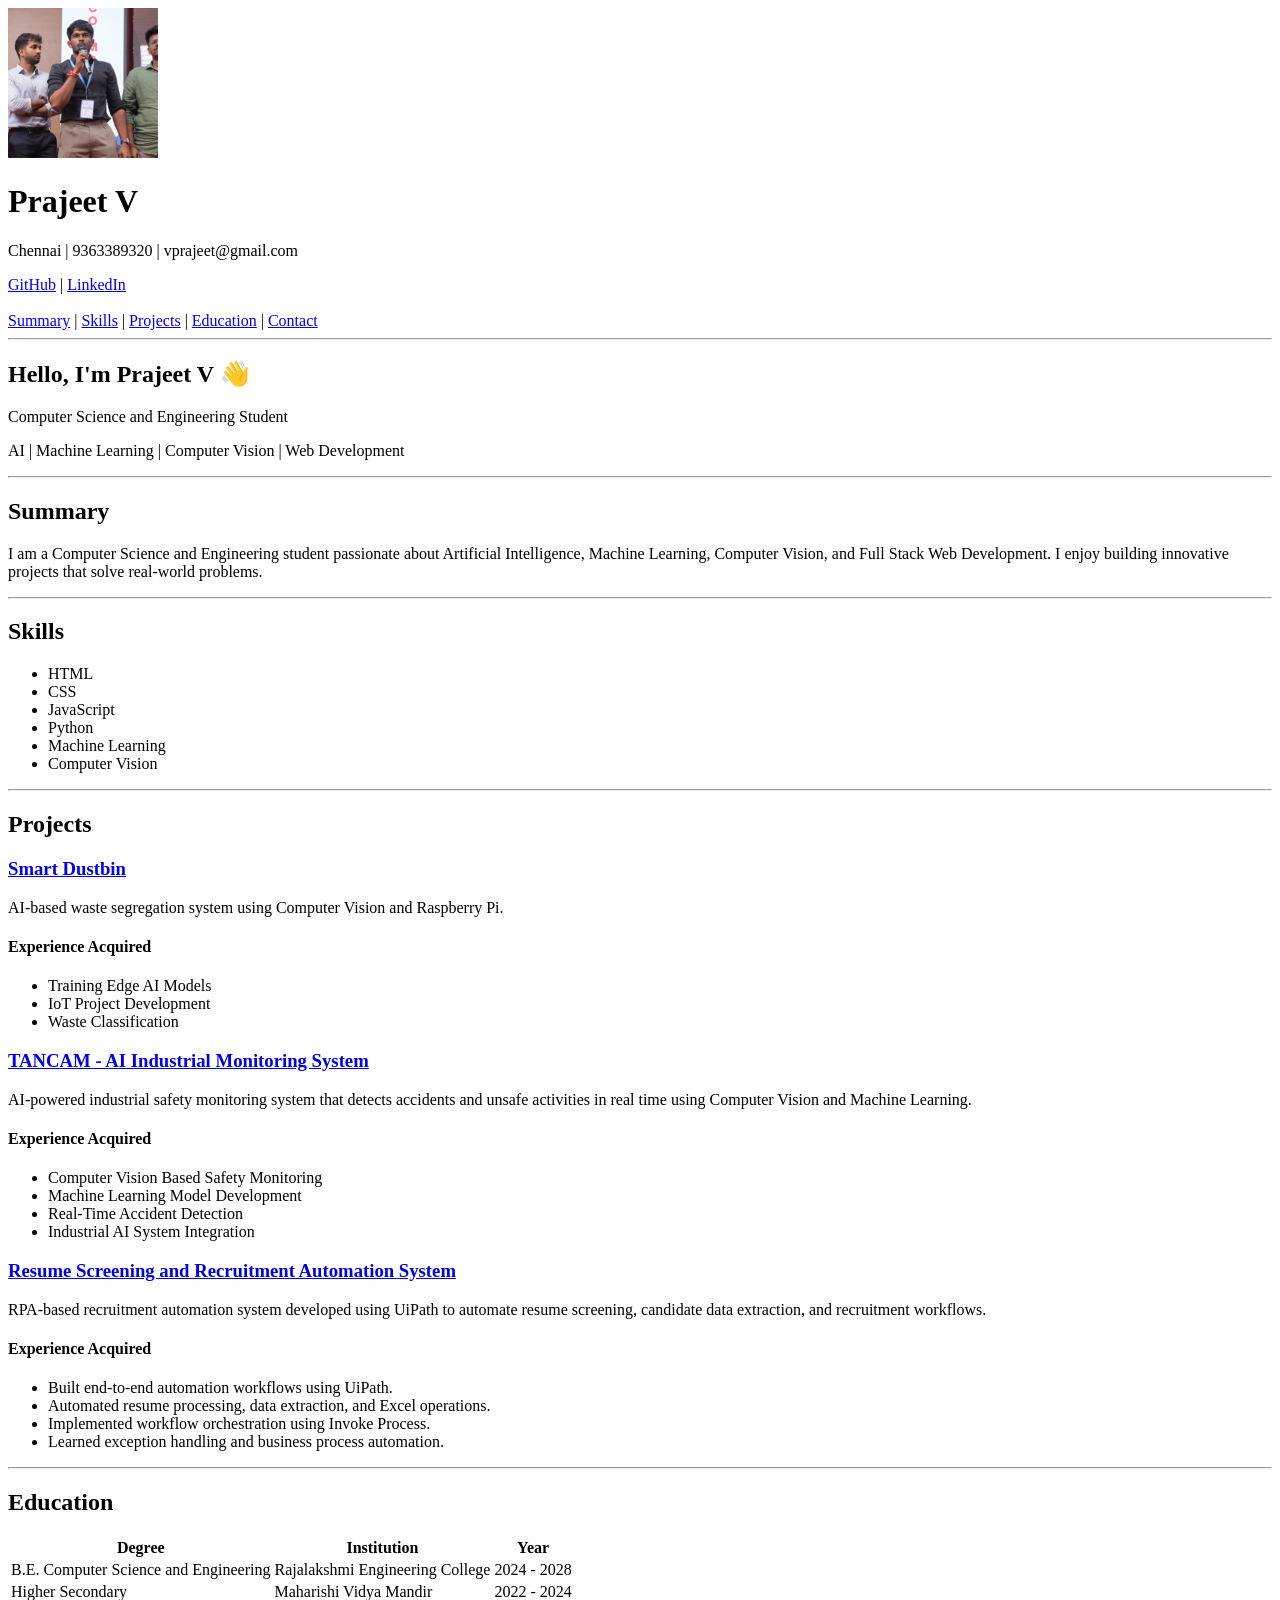
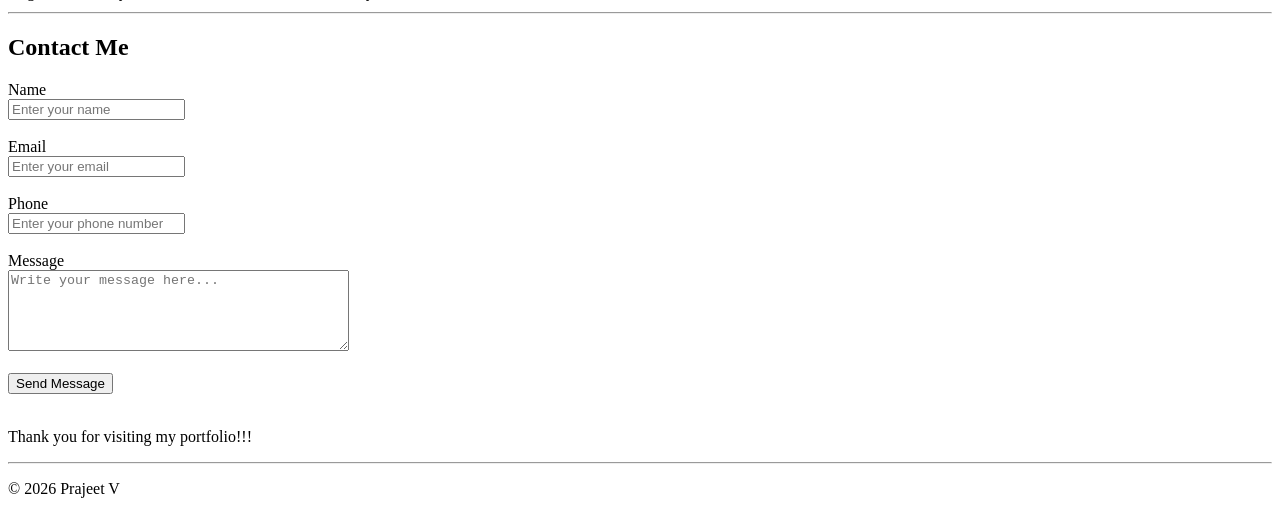
==== index.html @ 8e50628c "Add files via upload" ====
<!DOCTYPE html>
<html lang="en">
<head>
    <meta charset="UTF-8">
    <meta name="viewport" content="width=device-width, initial-scale=1.0">
    <title>Prajeet Portfolio</title>
</head>
<body>
    <header>
        <img src="profile.jpg" alt="Prajeet V" width="150">
        <h1>Prajeet V</h1>
        <p>
            Chennai |
            9363389320 |
            vprajeet@gmail.com
        </p>
        <a href="https://github.com/Prajeet2k25" target="_blank">GitHub</a> |
        <a href="https://www.linkedin.com/in/prajeet-v-b7847231b/" target="_blank">LinkedIn</a>
        <br><br>
        <nav>
            <a href="#summary">Summary</a> |
            <a href="#skills">Skills</a> |
            <a href="#projects">Projects</a> |
            <a href="#education">Education</a> |
            <a href="#contact">Contact</a>
        </nav>
        <hr>
    </header>
    <section id="hero">
        <h2>Hello, I'm Prajeet V 👋</h2>
        <p>
            Computer Science and Engineering Student
        </p>
        <p>
            AI | Machine Learning | Computer Vision | Web Development
        </p>
    </section>
    <hr>
    <main>
        <section id="summary">
            <h2>Summary</h2>
            <p>
                I am a Computer Science and Engineering student passionate about
                Artificial Intelligence, Machine Learning, Computer Vision, and
                Full Stack Web Development. I enjoy building innovative projects
                that solve real-world problems.
            </p>
        </section>
        <hr>
        <section id="skills">
            <h2>Skills</h2>
            <ul>
                <li>HTML</li>
                <li>CSS</li>
                <li>JavaScript</li>
                <li>Python</li>
                <li>Machine Learning</li>
                <li>Computer Vision</li>
            </ul>
        </section>
        <hr>
        <section id="projects">
            <h2>Projects</h2>
            <article>
                <a href="https://github.com/Prajeet2k25/AIDB-Project" target="_blank">
                    <h3>Smart Dustbin</h3>
                </a>
                <p>
                    AI-based waste segregation system using Computer Vision and
                    Raspberry Pi.
                </p>
                <h4>Experience Acquired</h4>
                <ul>
                    <li>Training Edge AI Models</li>
                    <li>IoT Project Development</li>
                    <li>Waste Classification</li>
                </ul>
            </article>
            <article>
                <a href="https://github.com/Prajeet2k25/AI-Industrial-Accident-Detection" target="_blank">
                    <h3>TANCAM - AI Industrial Monitoring System</h3>
                </a>
                <p>
                    AI-powered industrial safety monitoring system that detects
                    accidents and unsafe activities in real time using Computer
                    Vision and Machine Learning.
                </p>
                <h4>Experience Acquired</h4>
                <ul>
                    <li>Computer Vision Based Safety Monitoring</li>
                    <li>Machine Learning Model Development</li>
                    <li>Real-Time Accident Detection</li>
                    <li>Industrial AI System Integration</li>
                </ul>
            </article>
            <article>
            <a href="2116240701389.pdf" target="_blank"><h3>Resume Screening and Recruitment Automation System</h3></a>
            <p>
                RPA-based recruitment automation system developed using UiPath to
                automate resume screening, candidate data extraction, and recruitment
                workflows.
            </p>
            <h4>Experience Acquired</h4>
            <ul>
                <li>Built end-to-end automation workflows using UiPath.</li>
                <li>Automated resume processing, data extraction, and Excel operations.</li>
                <li>Implemented workflow orchestration using Invoke Process.</li>
                <li>Learned exception handling and business process automation.</li>
                </ul>
            </article>
        </section>
        <hr>
        <section id="education">
            <h2>Education</h2>
            <table>
                <tr>
                    <th>Degree</th>
                    <th>Institution</th>
                    <th>Year</th>
                </tr>
                <tr>
                    <td>B.E. Computer Science and Engineering</td>
                    <td>Rajalakshmi Engineering College</td>
                    <td>2024 - 2028</td>
                </tr>
                <tr>
                    <td>Higher Secondary</td>
                    <td>Maharishi Vidya Mandir</td>
                    <td>2022 - 2024</td>
                </tr>
            </table>
        </section>
        <hr>
        <section id="contact">
            <h2>Contact Me</h2>
            <form>
                <label for="name">Name</label>
                <br>
                <input
                    type="text"
                    id="name"
                    name="name"
                    placeholder="Enter your name"
                    required>
                <br><br>
                <label for="email">Email</label>
                <br>
                <input
                    type="email"
                    id="email"
                    name="email"
                    placeholder="Enter your email"
                    required>
                <br><br>
                <label for="phone">Phone</label>
                <br>
                <input
                    type="tel"
                    id="phone"
                    name="phone"
                    placeholder="Enter your phone number"
                    required>
                <br><br>
                <label for="message">Message</label>
                <br>
                <textarea
                    id="message"
                    name="message"
                    rows="5"
                    cols="40"
                    placeholder="Write your message here..."
                    required></textarea>
                <br><br>
                <input type="submit" value="Send Message">
            </form>
        </section>
    </main>
    <br>
    <p>
        Thank you for visiting my portfolio!!!
    </p>
    <footer>
        <hr>
        <p>
            &copy; 2026 Prajeet V
        </p>
    </footer>
</body>
</html>
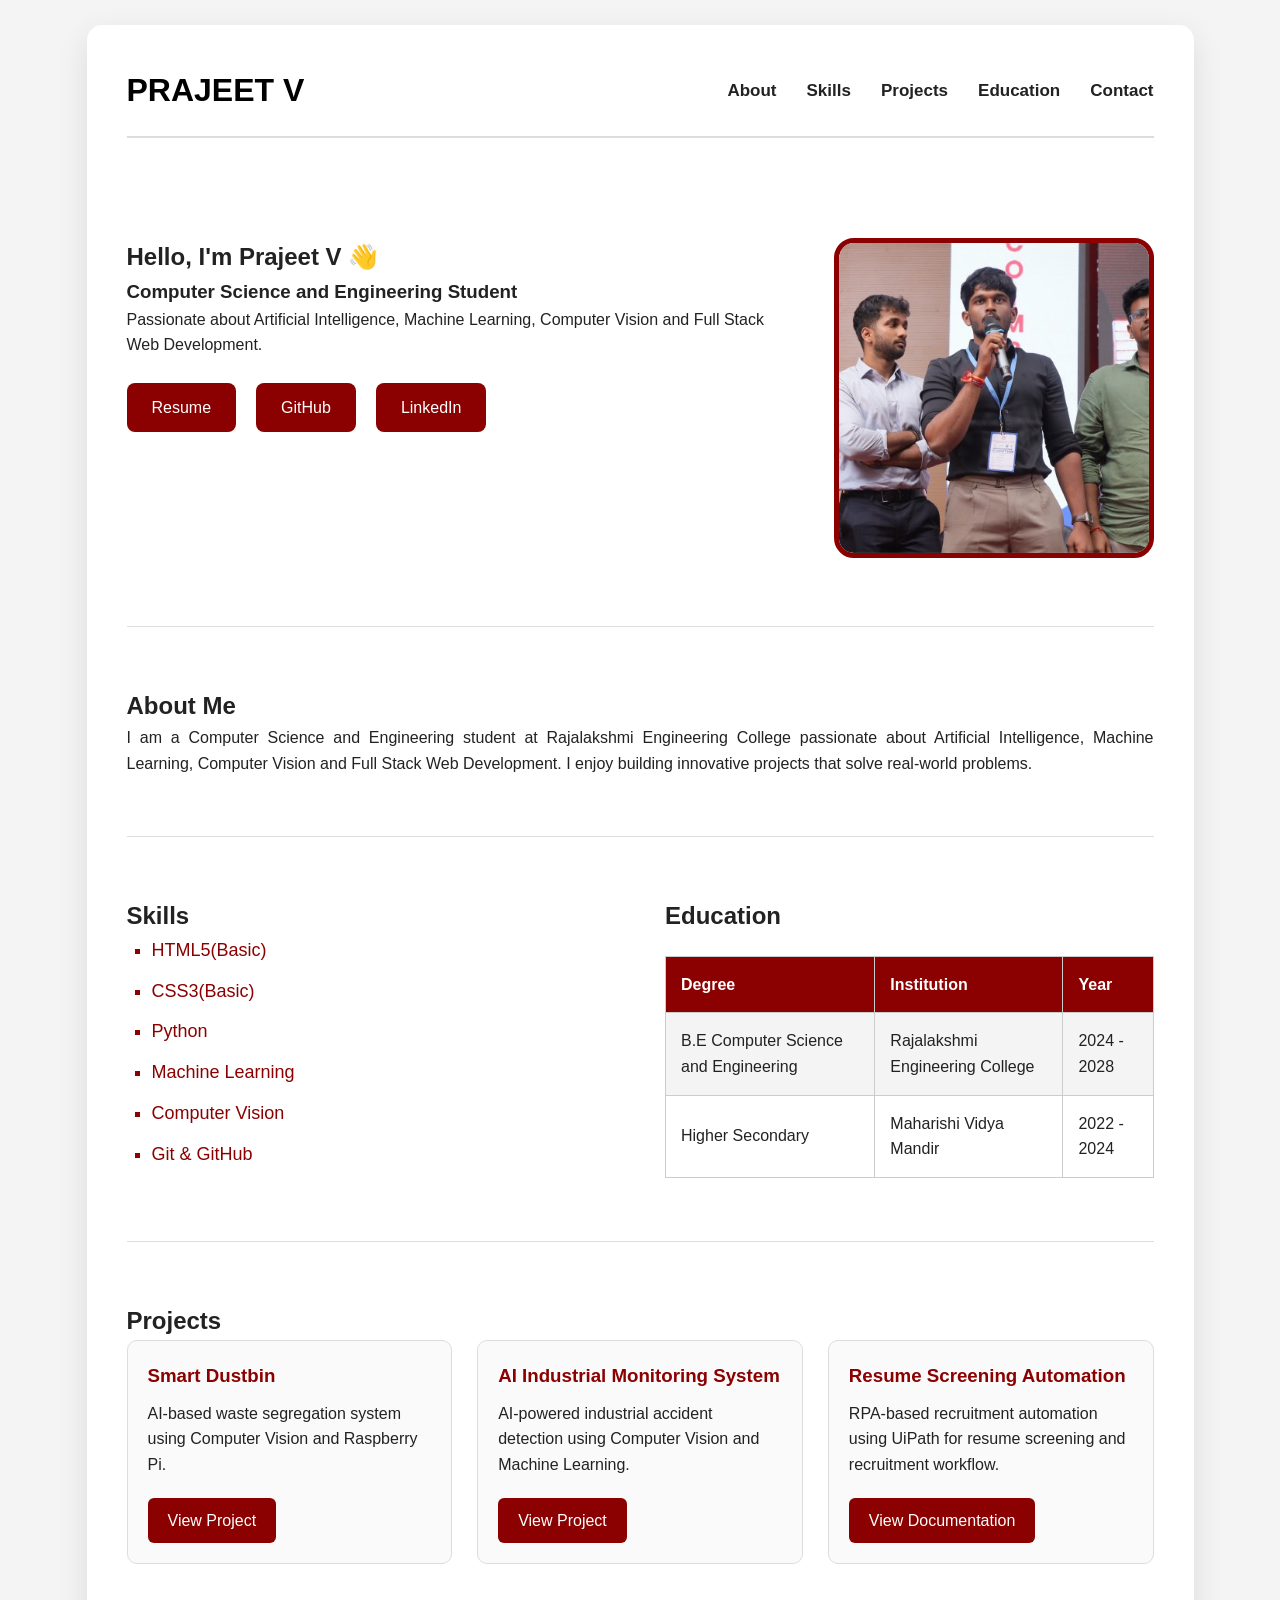
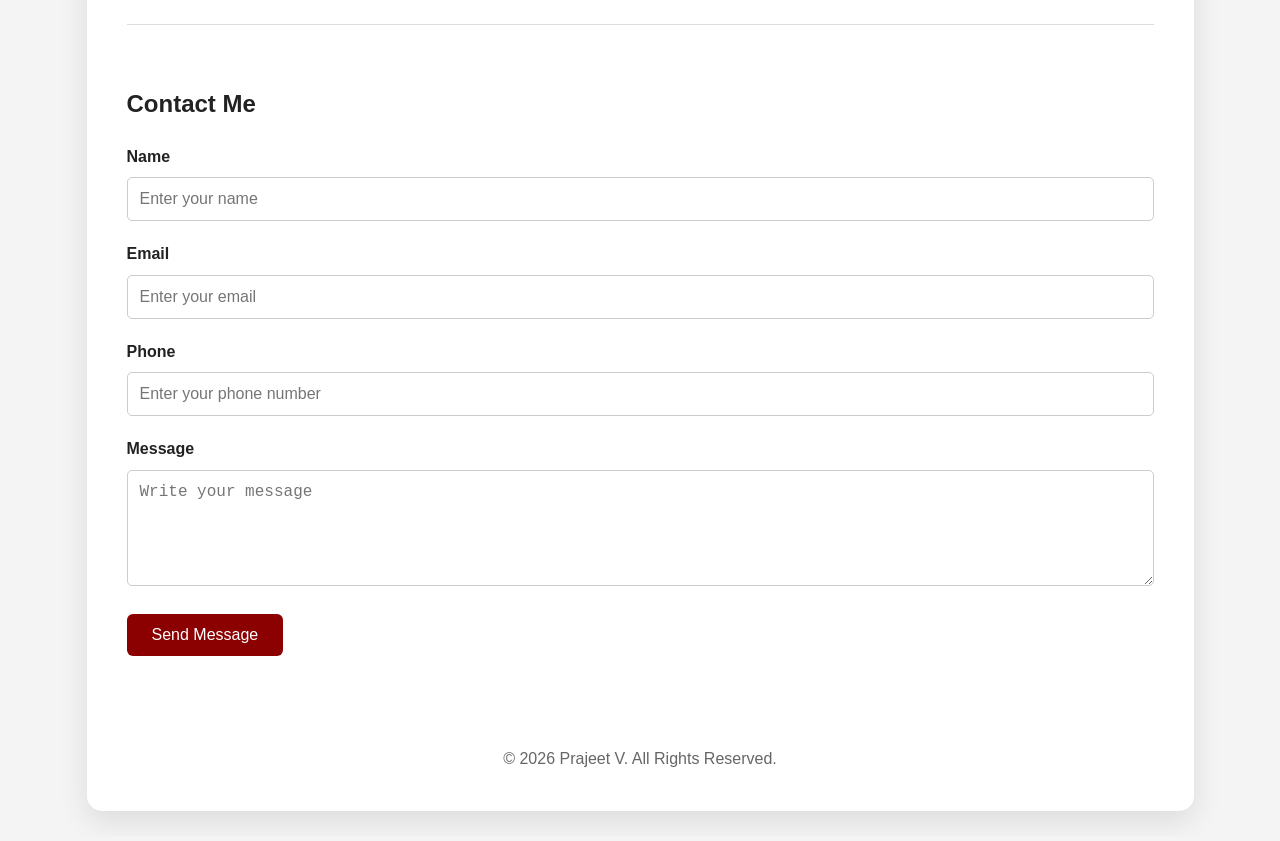
==== commit 8846329e: "Add files via upload" ====
--- a/index.html
+++ b/index.html
@@ -4,186 +4,128 @@
     <meta charset="UTF-8">
     <meta name="viewport" content="width=device-width, initial-scale=1.0">
     <title>Prajeet Portfolio</title>
+    <link rel="stylesheet" href="jeet.css">
 </head>
 <body>
-    <header>
-        <img src="profile.jpg" alt="Prajeet V" width="150">
-        <h1>Prajeet V</h1>
-        <p>
-            Chennai |
-            9363389320 |
-            vprajeet@gmail.com
-        </p>
-        <a href="https://github.com/Prajeet2k25" target="_blank">GitHub</a> |
-        <a href="https://www.linkedin.com/in/prajeet-v-b7847231b/" target="_blank">LinkedIn</a>
-        <br><br>
-        <nav>
-            <a href="#summary">Summary</a> |
-            <a href="#skills">Skills</a> |
-            <a href="#projects">Projects</a> |
-            <a href="#education">Education</a> |
-            <a href="#contact">Contact</a>
-        </nav>
-        <hr>
-    </header>
-    <section id="hero">
-        <h2>Hello, I'm Prajeet V 👋</h2>
-        <p>
-            Computer Science and Engineering Student
-        </p>
-        <p>
-            AI | Machine Learning | Computer Vision | Web Development
-        </p>
-    </section>
-    <hr>
-    <main>
-        <section id="summary">
-            <h2>Summary</h2>
-            <p>
-                I am a Computer Science and Engineering student passionate about
-                Artificial Intelligence, Machine Learning, Computer Vision, and
-                Full Stack Web Development. I enjoy building innovative projects
-                that solve real-world problems.
-            </p>
-        </section>
-        <hr>
-        <section id="skills">
-            <h2>Skills</h2>
-            <ul>
-                <li>HTML</li>
-                <li>CSS</li>
-                <li>JavaScript</li>
-                <li>Python</li>
-                <li>Machine Learning</li>
-                <li>Computer Vision</li>
-            </ul>
-        </section>
-        <hr>
-        <section id="projects">
-            <h2>Projects</h2>
-            <article>
-                <a href="https://github.com/Prajeet2k25/AIDB-Project" target="_blank">
-                    <h3>Smart Dustbin</h3>
-                </a>
-                <p>
-                    AI-based waste segregation system using Computer Vision and
-                    Raspberry Pi.
-                </p>
-                <h4>Experience Acquired</h4>
+    <div class="container">
+        <header>
+            <div class="logo">
+                <h2>PRAJEET V</h2>
+            </div>
+            <nav>
                 <ul>
-                    <li>Training Edge AI Models</li>
-                    <li>IoT Project Development</li>
-                    <li>Waste Classification</li>
+                    <li><a href="#about">About</a></li>
+                    <li><a href="#skills">Skills</a></li>
+                    <li><a href="#projects">Projects</a></li>
+                    <li><a href="#education">Education</a></li>
+                    <li><a href="#contact">Contact</a></li>
                 </ul>
-            </article>
-            <article>
-                <a href="https://github.com/Prajeet2k25/AI-Industrial-Accident-Detection" target="_blank">
-                    <h3>TANCAM - AI Industrial Monitoring System</h3>
-                </a>
-                <p>
-                    AI-powered industrial safety monitoring system that detects
-                    accidents and unsafe activities in real time using Computer
-                    Vision and Machine Learning.
-                </p>
-                <h4>Experience Acquired</h4>
-                <ul>
-                    <li>Computer Vision Based Safety Monitoring</li>
-                    <li>Machine Learning Model Development</li>
-                    <li>Real-Time Accident Detection</li>
-                    <li>Industrial AI System Integration</li>
-                </ul>
-            </article>
-            <article>
-            <a href="2116240701389.pdf" target="_blank"><h3>Resume Screening and Recruitment Automation System</h3></a>
-            <p>
-                RPA-based recruitment automation system developed using UiPath to
-                automate resume screening, candidate data extraction, and recruitment
-                workflows.
-            </p>
-            <h4>Experience Acquired</h4>
-            <ul>
-                <li>Built end-to-end automation workflows using UiPath.</li>
-                <li>Automated resume processing, data extraction, and Excel operations.</li>
-                <li>Implemented workflow orchestration using Invoke Process.</li>
-                <li>Learned exception handling and business process automation.</li>
-                </ul>
-            </article>
-        </section>
-        <hr>
-        <section id="education">
-            <h2>Education</h2>
-            <table>
-                <tr>
-                    <th>Degree</th>
-                    <th>Institution</th>
-                    <th>Year</th>
-                </tr>
-                <tr>
-                    <td>B.E. Computer Science and Engineering</td>
-                    <td>Rajalakshmi Engineering College</td>
-                    <td>2024 - 2028</td>
-                </tr>
-                <tr>
-                    <td>Higher Secondary</td>
-                    <td>Maharishi Vidya Mandir</td>
-                    <td>2022 - 2024</td>
-                </tr>
-            </table>
-        </section>
-        <hr>
-        <section id="contact">
-            <h2>Contact Me</h2>
-            <form>
-                <label for="name">Name</label>
-                <br>
-                <input
-                    type="text"
-                    id="name"
-                    name="name"
-                    placeholder="Enter your name"
-                    required>
-                <br><br>
-                <label for="email">Email</label>
-                <br>
-                <input
-                    type="email"
-                    id="email"
-                    name="email"
-                    placeholder="Enter your email"
-                    required>
-                <br><br>
-                <label for="phone">Phone</label>
-                <br>
-                <input
-                    type="tel"
-                    id="phone"
-                    name="phone"
-                    placeholder="Enter your phone number"
-                    required>
-                <br><br>
-                <label for="message">Message</label>
-                <br>
-                <textarea
-                    id="message"
-                    name="message"
-                    rows="5"
-                    cols="40"
-                    placeholder="Write your message here..."
-                    required></textarea>
-                <br><br>
-                <input type="submit" value="Send Message">
-            </form>
-        </section>
-    </main>
-    <br>
-    <p>
-        Thank you for visiting my portfolio!!!
-    </p>
-    <footer>
-        <hr>
-        <p>
-            &copy; 2026 Prajeet V
-        </p>
-    </footer>
+            </nav>
+        </header>
+
+        <main>
+            <section id="hero">
+                <div class="hero-content">
+                    <h1>Hello, I'm Prajeet V 👋</h1>
+                    <h3>Computer Science and Engineering Student</h3>
+                    <p>Passionate about Artificial Intelligence, Machine Learning, Computer Vision and Full Stack Web Development.</p>
+                    <div class="hero-buttons">
+                        <a href="prajeet resume .pdf" target="_blank">Resume</a>
+                        <a href="https://github.com/Prajeet2k25" target="_blank">GitHub</a>
+                        <a href="https://www.linkedin.com/in/prajeet-v-b7847231b/" target="_blank">LinkedIn</a>
+                    </div>
+                </div>
+                <div class="hero-image">
+                    <img src="profile.jpg" alt="Prajeet V">
+                </div>
+            </section>
+
+            <section id="about">
+                <h2>About Me</h2>
+                <p>I am a Computer Science and Engineering student at Rajalakshmi Engineering College passionate about Artificial Intelligence, Machine Learning, Computer Vision and Full Stack Web Development. I enjoy building innovative projects that solve real-world problems.</p>
+            </section>
+
+            <section id="skills-education">
+                <div class="skills" id="skills">
+                    <h2>Skills</h2>
+                    <ul>
+                        <li>HTML5(Basic)</li>
+                        <li>CSS3(Basic)</li>
+                        <li>Python</li>
+                        <li>Machine Learning</li>
+                        <li>Computer Vision</li>
+                        <li>Git & GitHub</li>
+                    </ul>
+                </div>
+
+                <div class="education" id="education">
+                    <h2>Education</h2>
+                    <table>
+                        <tr>
+                            <th>Degree</th>
+                            <th>Institution</th>
+                            <th>Year</th>
+                        </tr>
+                        <tr>
+                            <td>B.E Computer Science and Engineering</td>
+                            <td>Rajalakshmi Engineering College</td>
+                            <td>2024 - 2028</td>
+                        </tr>
+                        <tr>
+                            <td>Higher Secondary</td>
+                            <td>Maharishi Vidya Mandir</td>
+                            <td>2022 - 2024</td>
+                        </tr>
+                    </table>
+                </div>
+            </section>
+
+            <section id="projects">
+                <h2>Projects</h2>
+                <div class="project-container">
+                    <article class="project-card">
+                        <h3>Smart Dustbin</h3>
+                        <p>AI-based waste segregation system using Computer Vision and Raspberry Pi.</p>
+                        <a href="https://github.com/Prajeet2k25/AIDB-Project" target="_blank">View Project</a>
+                    </article>
+
+                    <article class="project-card">
+                        <h3>AI Industrial Monitoring System</h3>
+                        <p>AI-powered industrial accident detection using Computer Vision and Machine Learning.</p>
+                        <a href="https://github.com/Prajeet2k25/AI-Industrial-Accident-Detection" target="_blank">View Project</a>
+                    </article>
+
+                    <article class="project-card">
+                        <h3>Resume Screening Automation</h3>
+                        <p>RPA-based recruitment automation using UiPath for resume screening and recruitment workflow.</p>
+                        <a href="2116240701389.pdf" target="_blank">View Documentation</a>
+                    </article>
+                </div>
+            </section>
+
+            <section id="contact">
+                <h2>Contact Me</h2>
+                <form>
+                    <label>Name</label>
+                    <input type="text" placeholder="Enter your name">
+
+                    <label>Email</label>
+                    <input type="email" placeholder="Enter your email">
+
+                    <label>Phone</label>
+                    <input type="tel" placeholder="Enter your phone number">
+
+                    <label>Message</label>
+                    <textarea rows="5" placeholder="Write your message"></textarea>
+
+                    <button type="submit">Send Message</button>
+                </form>
+            </section>
+        </main>
+
+        <footer>
+            <p>© 2026 Prajeet V. All Rights Reserved.</p>
+        </footer>
+    </div>
 </body>
 </html>
--- a/jeet.css
+++ b/jeet.css
@@ -0,0 +1,326 @@
+*{
+    margin:0;
+    padding:0px;
+    box-sizing:border-box;
+}
+
+html{
+    scroll-behavior: smooth;
+}
+
+body{
+    font-family:'Segoe UI', Tahoma, Geneva, Verdana, sans-serif;
+    background:#f4f4f4;
+    color:#222;
+    line-height: 1.6;
+    padding:25px;
+}
+
+.container{
+    width:90%;
+    max-width: 1200px;
+    margin:auto;
+    background: #ffffff;
+    border-radius: 15px;
+    padding: 40px;
+    box-shadow: 0 10px 30px rgba(0,0,0,0.1);
+}
+
+header{
+    display:flex;
+    justify-content: space-between;
+    align-items: center;
+    border-bottom: 2px solid #dcdcdc;
+    padding-bottom: 20px;
+    margin-bottom: 40px;
+    flex-wrap: wrap;
+}
+
+.logo h2{
+    color:#000000;
+    font-size: 32px;
+}
+
+nav ul{
+    display:flex;
+    list-style:none;
+    gap:30px;
+    flex-wrap: wrap;
+}
+
+nav a{
+    text-decoration: none;
+    color:#222;
+    font-size:17px;
+    font-weight:600;
+    transition: 0.3s;
+}
+
+nav a:hover{
+    color: #CB2957;
+    font-size: 18px;
+
+}
+
+section{
+    padding:60px 0;
+    border-bottom:1px solid #dddddd;
+}
+
+section:last-child{
+    border-bottom: none;
+}
+
+#hero{
+    display:flex;
+    justify-content:space-between;
+    align-items:centre;
+    flex-wrap:wrap;
+    gap:60px;
+}
+
+.hero-content{
+    flex:1; 
+}
+
+.hero-image img{
+    width:320px;
+    height:320px;
+    object-fit:cover;
+    border-radius:20px;
+    border:5px solid #8B0000;
+}
+
+.hero-buttons{
+    display:flex;
+    gap:20px;
+    margin-top: 25px;
+    flex-wrap: wrap;
+}
+
+.hero-buttons a{
+    text-decoration: none;
+    background:#8B0000;
+    color:white;
+    padding:12px 25px;
+    border-radius: 8px;
+    transition:0.3s;
+}
+
+.hero-button a:hover{
+    background: #a30000;
+}
+
+#about p{
+    text-align:justify;
+}
+
+#skills-education{
+    display:flex;
+    gap:50px;
+    flex-wrap: wrap;
+}
+
+.skills{
+    flex:1;
+}
+
+.education{
+    flex:1;
+}
+
+.input{
+    width:100%;
+    padding:10px;
+}
+
+.textarea{
+    width:100%;
+    padding:10px;
+}
+
+.select{
+    width:100%;
+    padding:10px;
+}
+
+.skills ul{
+    list-style:square;
+    padding-left:25px;
+    color:#8B0000
+}
+
+.skills li{
+    margin-bottom:12px;
+    font-size:18px;
+}
+
+table{
+    width:100%;
+    border-collapse:collapse;
+    margin-top:20px;
+}
+
+table{
+    width:100%;
+    border-collapse: collapse;
+    margin-top:20px;
+}
+
+th{
+    background:#8B0000;
+    color:white;
+}
+
+th{
+    border:1px solid #cccccc;
+    padding:15px;
+    text-align:left;
+}
+
+td{
+    border:1px solid #cccccc;
+    padding:15px;
+    text-align:left;
+}
+
+tr:nth-child(even){
+    background:#f4f4f4;
+}
+
+.project-container{
+    display:flex;
+    gap:25px;
+    flex-wrap:wrap;
+}
+
+.project-card{
+    flex:1;
+    min-width:280px;
+    background:#fafafa;
+    border:1px solid #dddddd;
+    border-radius:10px;
+    padding:20px;
+    transition:0.3s;
+}
+
+.project-card:hover{
+    transform:translateY(-5px);
+    box-shadow:0 8px 20px rgba(0,0,0,0.15);
+}
+
+.project-card h3{
+    color:#8B0000;
+    margin-bottom:10px;
+}
+
+.project-card p{
+    margin-bottom:20px;
+}
+
+.project-card a{
+    text-decoration:none;
+    background:#8B0000;
+    color:white;
+    padding:10px 20px;
+    border-radius:6px;
+    display:inline-block;
+    transition:0.3s;
+}
+
+.project-card a:hover{
+    background:#a30000;
+}
+
+form{
+    margin-top:20px;
+}
+
+label{
+    display:block;
+    font-weight:600;
+    margin-bottom:8px;
+}
+
+input{
+    width:100%;
+    padding:12px;
+    margin-bottom:20px;
+    border:1px solid #cccccc;
+    border-radius:5px;
+    font-size:16px;
+}
+
+textarea{
+    width:100%;
+    padding:12px;
+    margin-bottom:20px;
+    border:1px solid #cccccc;
+    border-radius:5px;
+    font-size:16px;
+    resize:vertical;
+}
+
+button{
+    background:#8B0000;
+    color:white;
+    border:none;
+    padding:12px 25px;
+    border-radius:6px;
+    cursor:pointer;
+    font-size:16px;
+    transition:0.3s;
+}
+
+button:hover{
+    background:#a30000;
+}
+
+footer{
+    text-align:center;
+    padding-top:30px;
+    color:#666666;
+    font-size:16px;
+}
+
+@media(max-width:900px){
+
+    header{
+        justify-content:center;
+        gap:20px;
+    }
+
+    nav ul{
+        justify-content:center;
+    }
+
+    #hero{
+        justify-content:center;
+        text-align:center;
+    }
+
+    .hero-buttons{
+        justify-content:center;
+    }
+
+    #skills-education{
+        justify-content:center;
+    }
+
+    .project-container{
+        justify-content:center;
+    }
+
+    .hero-image img{
+        width:250px;
+        height:250px;
+    }
+
+    h1{
+        font-size:36px;
+    }
+
+    h2{
+        font-size:28px;
+    }
+}
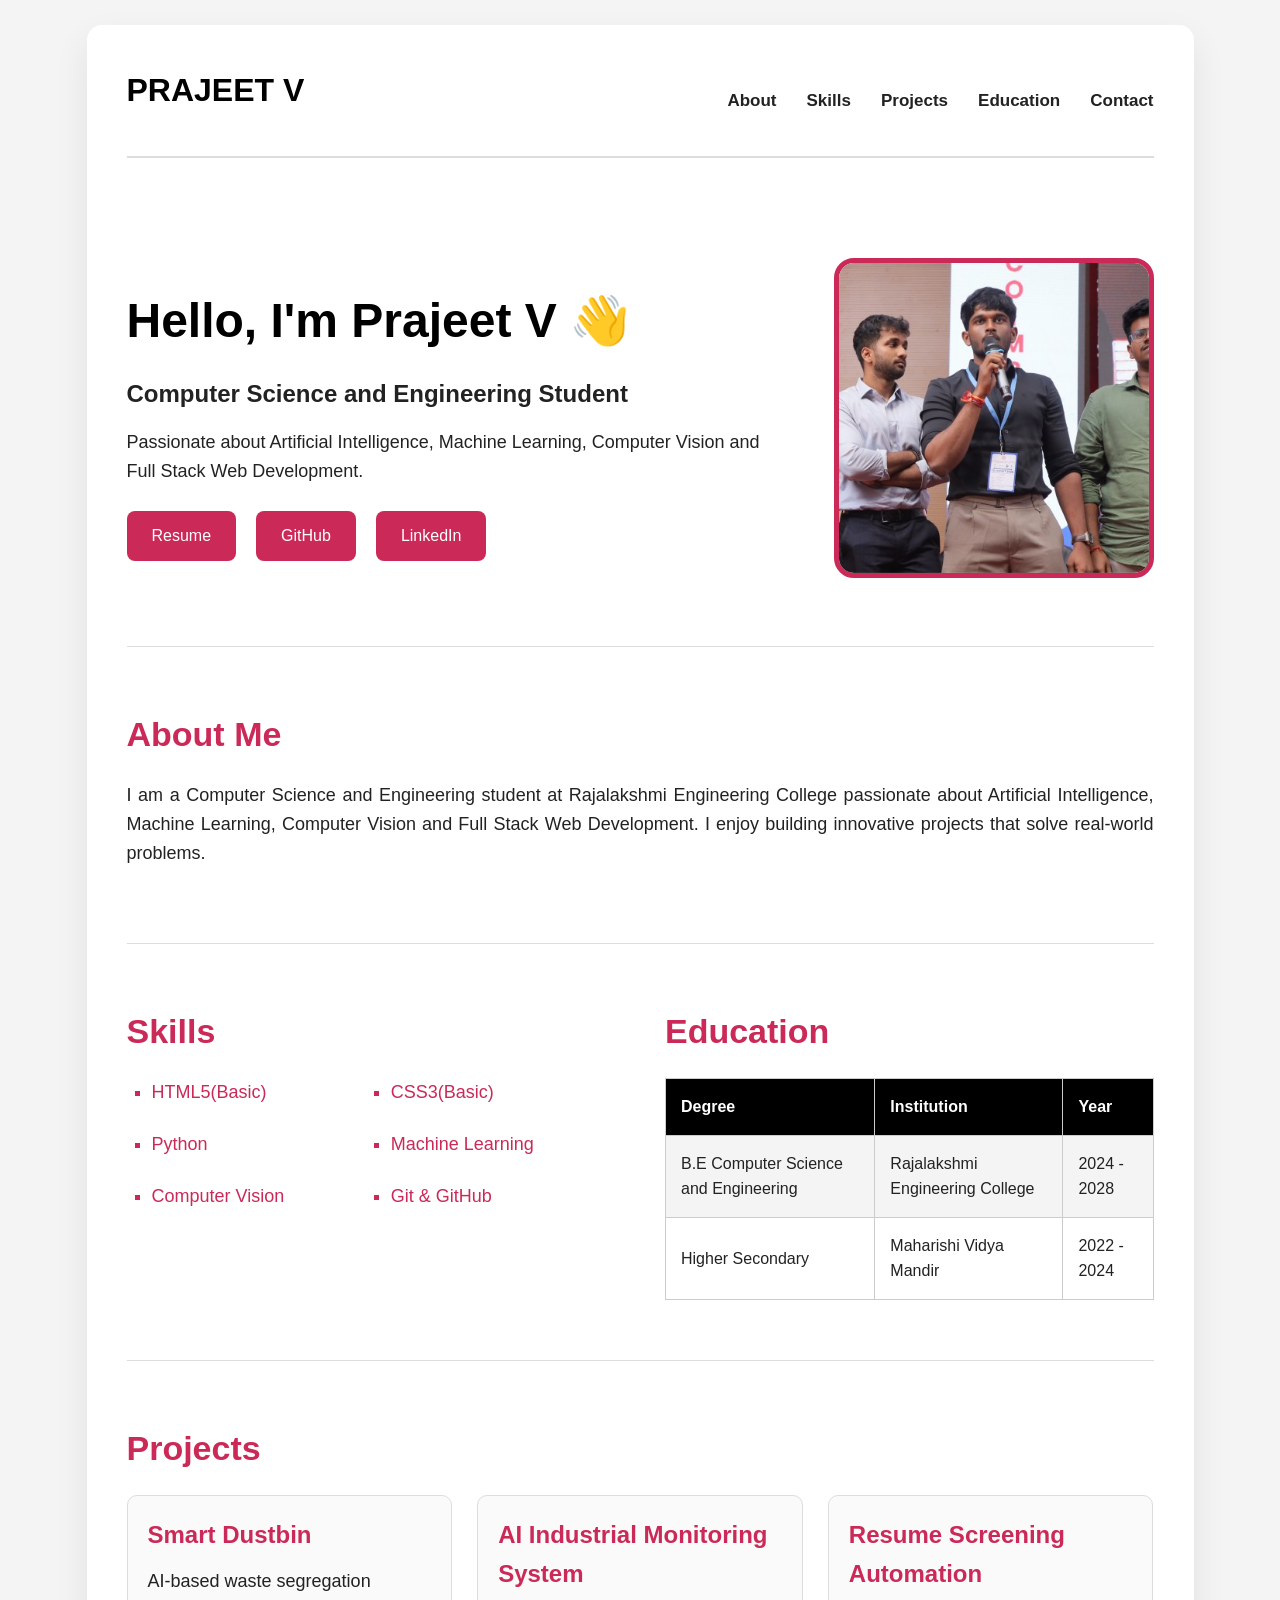
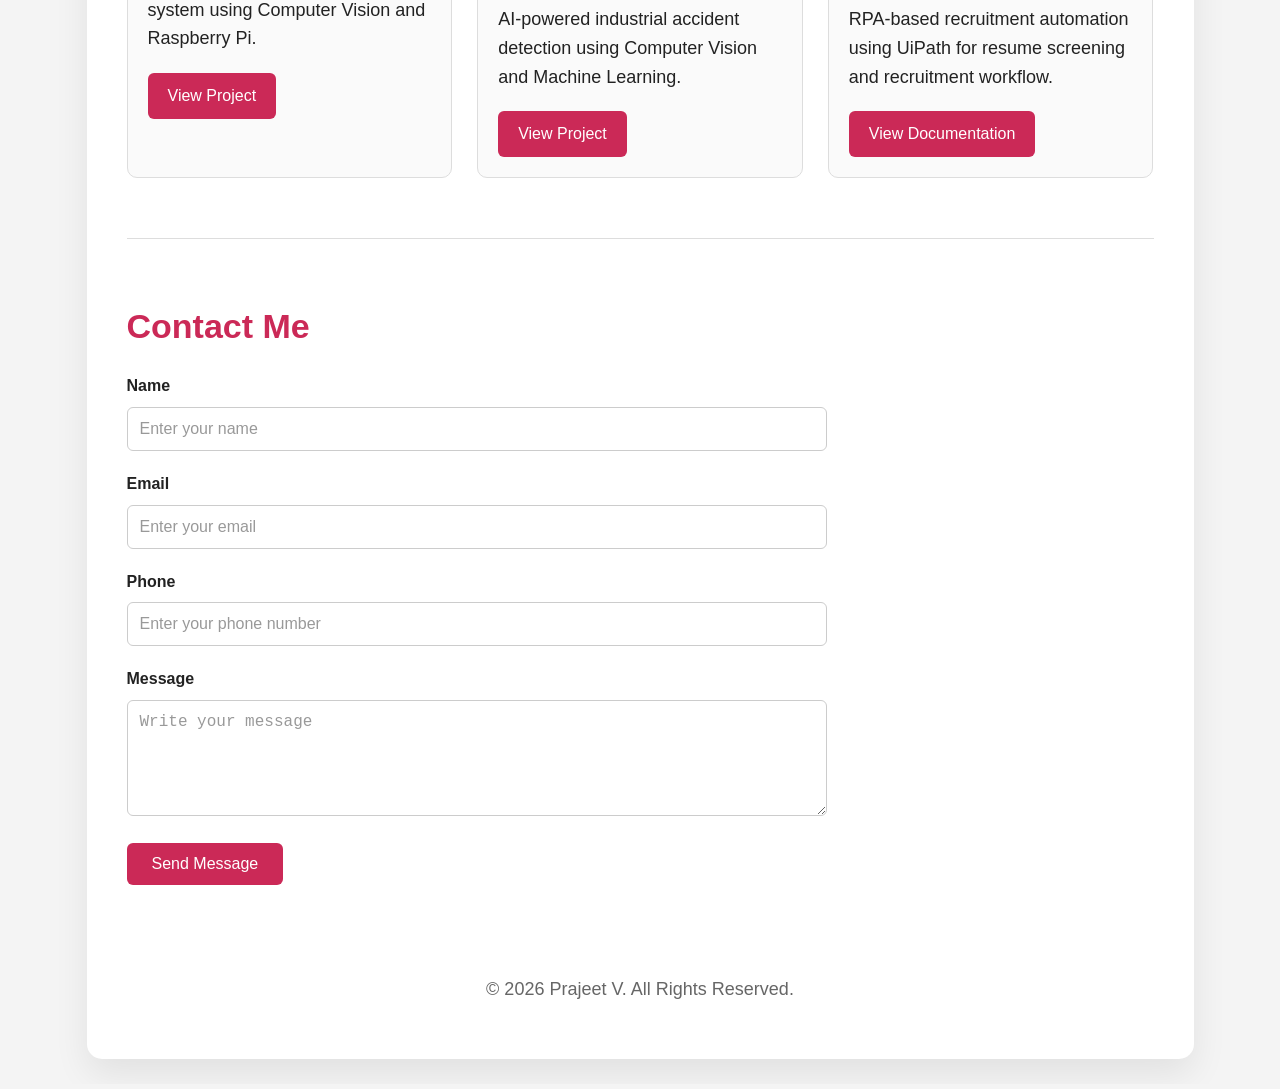
==== commit 585227b3: "Portfolio update" ====
--- a/index.html
+++ b/index.html
@@ -1,131 +1,131 @@
-<!DOCTYPE html>
-<html lang="en">
-<head>
-    <meta charset="UTF-8">
-    <meta name="viewport" content="width=device-width, initial-scale=1.0">
-    <title>Prajeet Portfolio</title>
-    <link rel="stylesheet" href="jeet.css">
-</head>
-<body>
-    <div class="container">
-        <header>
-            <div class="logo">
-                <h2>PRAJEET V</h2>
-            </div>
-            <nav>
-                <ul>
-                    <li><a href="#about">About</a></li>
-                    <li><a href="#skills">Skills</a></li>
-                    <li><a href="#projects">Projects</a></li>
-                    <li><a href="#education">Education</a></li>
-                    <li><a href="#contact">Contact</a></li>
-                </ul>
-            </nav>
-        </header>
-
-        <main>
-            <section id="hero">
-                <div class="hero-content">
-                    <h1>Hello, I'm Prajeet V 👋</h1>
-                    <h3>Computer Science and Engineering Student</h3>
-                    <p>Passionate about Artificial Intelligence, Machine Learning, Computer Vision and Full Stack Web Development.</p>
-                    <div class="hero-buttons">
-                        <a href="prajeet resume .pdf" target="_blank">Resume</a>
-                        <a href="https://github.com/Prajeet2k25" target="_blank">GitHub</a>
-                        <a href="https://www.linkedin.com/in/prajeet-v-b7847231b/" target="_blank">LinkedIn</a>
-                    </div>
-                </div>
-                <div class="hero-image">
-                    <img src="profile.jpg" alt="Prajeet V">
-                </div>
-            </section>
-
-            <section id="about">
-                <h2>About Me</h2>
-                <p>I am a Computer Science and Engineering student at Rajalakshmi Engineering College passionate about Artificial Intelligence, Machine Learning, Computer Vision and Full Stack Web Development. I enjoy building innovative projects that solve real-world problems.</p>
-            </section>
-
-            <section id="skills-education">
-                <div class="skills" id="skills">
-                    <h2>Skills</h2>
-                    <ul>
-                        <li>HTML5(Basic)</li>
-                        <li>CSS3(Basic)</li>
-                        <li>Python</li>
-                        <li>Machine Learning</li>
-                        <li>Computer Vision</li>
-                        <li>Git & GitHub</li>
-                    </ul>
-                </div>
-
-                <div class="education" id="education">
-                    <h2>Education</h2>
-                    <table>
-                        <tr>
-                            <th>Degree</th>
-                            <th>Institution</th>
-                            <th>Year</th>
-                        </tr>
-                        <tr>
-                            <td>B.E Computer Science and Engineering</td>
-                            <td>Rajalakshmi Engineering College</td>
-                            <td>2024 - 2028</td>
-                        </tr>
-                        <tr>
-                            <td>Higher Secondary</td>
-                            <td>Maharishi Vidya Mandir</td>
-                            <td>2022 - 2024</td>
-                        </tr>
-                    </table>
-                </div>
-            </section>
-
-            <section id="projects">
-                <h2>Projects</h2>
-                <div class="project-container">
-                    <article class="project-card">
-                        <h3>Smart Dustbin</h3>
-                        <p>AI-based waste segregation system using Computer Vision and Raspberry Pi.</p>
-                        <a href="https://github.com/Prajeet2k25/AIDB-Project" target="_blank">View Project</a>
-                    </article>
-
-                    <article class="project-card">
-                        <h3>AI Industrial Monitoring System</h3>
-                        <p>AI-powered industrial accident detection using Computer Vision and Machine Learning.</p>
-                        <a href="https://github.com/Prajeet2k25/AI-Industrial-Accident-Detection" target="_blank">View Project</a>
-                    </article>
-
-                    <article class="project-card">
-                        <h3>Resume Screening Automation</h3>
-                        <p>RPA-based recruitment automation using UiPath for resume screening and recruitment workflow.</p>
-                        <a href="2116240701389.pdf" target="_blank">View Documentation</a>
-                    </article>
-                </div>
-            </section>
-
-            <section id="contact">
-                <h2>Contact Me</h2>
-                <form>
-                    <label>Name</label>
-                    <input type="text" placeholder="Enter your name">
-
-                    <label>Email</label>
-                    <input type="email" placeholder="Enter your email">
-
-                    <label>Phone</label>
-                    <input type="tel" placeholder="Enter your phone number">
-
-                    <label>Message</label>
-                    <textarea rows="5" placeholder="Write your message"></textarea>
-
-                    <button type="submit">Send Message</button>
-                </form>
-            </section>
-        </main>
-
-        <footer>
-            <p>© 2026 Prajeet V. All Rights Reserved.</p>
-        </footer>
-    </div>
-</body>
+<!DOCTYPE html>
+<html lang="en">
+<head>
+    <meta charset="UTF-8">
+    <meta name="viewport" content="width=device-width, initial-scale=1.0">
+    <title>Prajeet Portfolio</title>
+    <link rel="stylesheet" href="jeet.css">
+</head>
+<body>
+    <div class="container">
+        <header>
+            <div class="logo">
+                <h2>PRAJEET V</h2>
+            </div>
+            <nav>
+                <ul>
+                    <li><a href="#about">About</a></li>
+                    <li><a href="#skills">Skills</a></li>
+                    <li><a href="#projects">Projects</a></li>
+                    <li><a href="#education">Education</a></li>
+                    <li><a href="#contact">Contact</a></li>
+                </ul>
+            </nav>
+        </header>
+
+        <main>
+            <section id="hero">
+                <div class="hero-content">
+                    <h1>Hello, I'm Prajeet V 👋</h1>
+                    <h3>Computer Science and Engineering Student</h3>
+                    <p>Passionate about Artificial Intelligence, Machine Learning, Computer Vision and Full Stack Web Development.</p>
+                    <div class="hero-buttons">
+                        <a href="prajeet resume .pdf" target="_blank">Resume</a>
+                        <a href="https://github.com/Prajeet2k25" target="_blank">GitHub</a>
+                        <a href="https://www.linkedin.com/in/prajeet-v-b7847231b/" target="_blank">LinkedIn</a>
+                    </div>
+                </div>
+                <div class="hero-image">
+                    <img src="profile.jpg" alt="Prajeet V">
+                </div>
+            </section>
+
+            <section id="about">
+                <h2>About Me</h2>
+                <p>I am a Computer Science and Engineering student at Rajalakshmi Engineering College passionate about Artificial Intelligence, Machine Learning, Computer Vision and Full Stack Web Development. I enjoy building innovative projects that solve real-world problems.</p>
+            </section>
+
+            <section id="skills-education">
+                <div class="skills" id="skills">
+                    <h2>Skills</h2>
+                    <ul>
+                        <li>HTML5(Basic)</li>
+                        <li>CSS3(Basic)</li>
+                        <li>Python</li>
+                        <li>Machine Learning</li>
+                        <li>Computer Vision</li>
+                        <li>Git & GitHub</li>
+                    </ul>
+                </div>
+
+                <div class="education" id="education">
+                    <h2>Education</h2>
+                    <table>
+                        <tr>
+                            <th>Degree</th>
+                            <th>Institution</th>
+                            <th>Year</th>
+                        </tr>
+                        <tr>
+                            <td>B.E Computer Science and Engineering</td>
+                            <td>Rajalakshmi Engineering College</td>
+                            <td>2024 - 2028</td>
+                        </tr>
+                        <tr>
+                            <td>Higher Secondary</td>
+                            <td>Maharishi Vidya Mandir</td>
+                            <td>2022 - 2024</td>
+                        </tr>
+                    </table>
+                </div>
+            </section>
+
+            <section id="projects">
+                <h2>Projects</h2>
+                <div class="project-container">
+                    <article class="project-card">
+                        <h3>Smart Dustbin</h3>
+                        <p>AI-based waste segregation system using Computer Vision and Raspberry Pi.</p>
+                        <a href="https://github.com/Prajeet2k25/AIDB-Project" target="_blank">View Project</a>
+                    </article>
+
+                    <article class="project-card">
+                        <h3>AI Industrial Monitoring System</h3>
+                        <p>AI-powered industrial accident detection using Computer Vision and Machine Learning.</p>
+                        <a href="https://github.com/Prajeet2k25/AI-Industrial-Accident-Detection" target="_blank">View Project</a>
+                    </article>
+
+                    <article class="project-card">
+                        <h3>Resume Screening Automation</h3>
+                        <p>RPA-based recruitment automation using UiPath for resume screening and recruitment workflow.</p>
+                        <a href="2116240701389.pdf" target="_blank">View Documentation</a>
+                    </article>
+                </div>
+            </section>
+
+            <section id="contact">
+                <h2>Contact Me</h2>
+                <form>
+                    <label>Name</label>
+                    <input type="text" placeholder="Enter your name">
+
+                    <label>Email</label>
+                    <input type="email" placeholder="Enter your email">
+
+                    <label>Phone</label>
+                    <input type="tel" placeholder="Enter your phone number">
+
+                    <label>Message</label>
+                    <textarea rows="5" placeholder="Write your message"></textarea>
+
+                    <button type="submit">Send Message</button>
+                </form>
+            </section>
+        </main>
+
+        <footer>
+            <p>© 2026 Prajeet V. All Rights Reserved.</p>
+        </footer>
+    </div>
+</body>
 </html>
--- a/jeet.css
+++ b/jeet.css
@@ -1,65 +1,68 @@
 *{
     margin:0;
-    padding:0px;
+    padding:0;
     box-sizing:border-box;
 }
 
 html{
-    scroll-behavior: smooth;
+    scroll-behavior:smooth;
 }
 
 body{
-    font-family:'Segoe UI', Tahoma, Geneva, Verdana, sans-serif;
+    font-family:'Segoe UI',Tahoma,Geneva,Verdana,sans-serif;
     background:#f4f4f4;
     color:#222;
-    line-height: 1.6;
+    line-height:1.6;
     padding:25px;
 }
 
 .container{
     width:90%;
-    max-width: 1200px;
+    max-width:1200px;
     margin:auto;
-    background: #ffffff;
-    border-radius: 15px;
-    padding: 40px;
-    box-shadow: 0 10px 30px rgba(0,0,0,0.1);
+    background:#ffffff;
+    border-radius:15px;
+    padding:40px;
+    box-shadow:0 15px 35px rgba(0,0,0,0.08);
 }
 
 header{
     display:flex;
-    justify-content: space-between;
-    align-items: center;
-    border-bottom: 2px solid #dcdcdc;
-    padding-bottom: 20px;
-    margin-bottom: 40px;
-    flex-wrap: wrap;
+    justify-content:space-between;
+    align-items:center;
+    border-bottom:2px solid #dddddd;
+    padding-bottom:20px;
+    margin-bottom:40px;
+    flex-wrap:wrap;
+    position:sticky;
+    top:0;
+    background:#ffffff;
+    z-index:1000;
 }
 
 .logo h2{
     color:#000000;
-    font-size: 32px;
+    font-size:32px;
 }
 
 nav ul{
     display:flex;
     list-style:none;
     gap:30px;
-    flex-wrap: wrap;
+    flex-wrap:wrap;
 }
 
 nav a{
-    text-decoration: none;
+    text-decoration:none;
     color:#222;
     font-size:17px;
     font-weight:600;
-    transition: 0.3s;
+    transition:0.3s;
 }
 
 nav a:hover{
-    color: #CB2957;
-    font-size: 18px;
-
+    color:#CB2957;
+    font-size:18px;
 }
 
 section{
@@ -68,47 +71,80 @@
 }
 
 section:last-child{
-    border-bottom: none;
+    border-bottom:none;
+}
+
+h1{
+    font-size:clamp(32px,5vw,48px);
+    color:#000000;
+    margin-bottom:15px;
+}
+
+h2{
+    font-size:clamp(26px,4vw,34px);
+    color:#CB2957;
+    margin-bottom:20px;
+}
+
+h3{
+    font-size:24px;
+    margin-bottom:15px;
+}
+
+p{
+    font-size:18px;
+    margin-bottom:15px;
 }
 
 #hero{
     display:flex;
     justify-content:space-between;
-    align-items:centre;
+    align-items:center;
     flex-wrap:wrap;
     gap:60px;
 }
 
 .hero-content{
-    flex:1; 
+    flex:1;
+}
+
+.hero-image{
+    position:relative;
 }
 
 .hero-image img{
-    width:320px;
-    height:320px;
+    width:100%;
+    max-width:320px;
+    height:auto;
     object-fit:cover;
     border-radius:20px;
-    border:5px solid #8B0000;
+    border:5px solid #CB2957;
+    transition:0.4s;
+}
+
+.hero-image img:hover{
+    transform:scale(1.03);
 }
 
 .hero-buttons{
     display:flex;
     gap:20px;
-    margin-top: 25px;
-    flex-wrap: wrap;
+    margin-top:25px;
+    flex-wrap:wrap;
 }
 
 .hero-buttons a{
-    text-decoration: none;
-    background:#8B0000;
+    text-decoration:none;
+    background:#CB2957;
     color:white;
     padding:12px 25px;
-    border-radius: 8px;
-    transition:0.3s;
-}
-
-.hero-button a:hover{
-    background: #a30000;
+    border-radius:8px;
+    transition:0.3s;
+}
+
+.hero-buttons a:hover{
+    background:#B11F4A;
+    transform:translateY(-3px);
 }
 
 #about p{
@@ -118,7 +154,7 @@
 #skills-education{
     display:flex;
     gap:50px;
-    flex-wrap: wrap;
+    flex-wrap:wrap;
 }
 
 .skills{
@@ -129,30 +165,18 @@
     flex:1;
 }
 
-.input{
-    width:100%;
-    padding:10px;
-}
-
-.textarea{
-    width:100%;
-    padding:10px;
-}
-
-.select{
-    width:100%;
-    padding:10px;
-}
-
 .skills ul{
+    display:grid;
+    grid-template-columns:repeat(2,1fr);
+    gap:15px;
     list-style:square;
     padding-left:25px;
-    color:#8B0000
+    color:#CB2957;
 }
 
 .skills li{
-    margin-bottom:12px;
     font-size:18px;
+    margin-bottom:8px;
 }
 
 table{
@@ -161,14 +185,8 @@
     margin-top:20px;
 }
 
-table{
-    width:100%;
-    border-collapse: collapse;
-    margin-top:20px;
-}
-
 th{
-    background:#8B0000;
+    background:#000000;
     color:white;
 }
 
@@ -189,29 +207,28 @@
 }
 
 .project-container{
-    display:flex;
+    display:grid;
+    grid-template-columns:repeat(auto-fit,minmax(280px,1fr));
     gap:25px;
-    flex-wrap:wrap;
 }
 
 .project-card{
-    flex:1;
-    min-width:280px;
     background:#fafafa;
     border:1px solid #dddddd;
     border-radius:10px;
     padding:20px;
     transition:0.3s;
+    overflow:hidden;
 }
 
 .project-card:hover{
-    transform:translateY(-5px);
-    box-shadow:0 8px 20px rgba(0,0,0,0.15);
+    transform:translateY(-8px);
+    box-shadow:0 10px 25px rgba(0,0,0,0.15);
 }
 
 .project-card h3{
-    color:#8B0000;
-    margin-bottom:10px;
+    color:#CB2957;
+    margin-bottom:12px;
 }
 
 .project-card p{
@@ -219,20 +236,22 @@
 }
 
 .project-card a{
+    display:inline-block;
     text-decoration:none;
-    background:#8B0000;
+    background:#CB2957;
     color:white;
     padding:10px 20px;
     border-radius:6px;
-    display:inline-block;
     transition:0.3s;
 }
 
 .project-card a:hover{
-    background:#a30000;
+    background:#B11F4A;
+    transform:scale(1.05);
 }
 
 form{
+    max-width:700px;
     margin-top:20px;
 }
 
@@ -247,8 +266,15 @@
     padding:12px;
     margin-bottom:20px;
     border:1px solid #cccccc;
-    border-radius:5px;
+    border-radius:6px;
     font-size:16px;
+    transition:0.3s;
+}
+
+input:focus{
+    outline:none;
+    border-color:#CB2957;
+    box-shadow:0 0 8px rgba(203,41,87,0.3);
 }
 
 textarea{
@@ -256,13 +282,20 @@
     padding:12px;
     margin-bottom:20px;
     border:1px solid #cccccc;
-    border-radius:5px;
+    border-radius:6px;
     font-size:16px;
     resize:vertical;
+    transition:0.3s;
+}
+
+textarea:focus{
+    outline:none;
+    border-color:#CB2957;
+    box-shadow:0 0 8px rgba(203,41,87,0.3);
 }
 
 button{
-    background:#8B0000;
+    background:#CB2957;
     color:white;
     border:none;
     padding:12px 25px;
@@ -273,7 +306,8 @@
 }
 
 button:hover{
-    background:#a30000;
+    background:#B11F4A;
+    transform:translateY(-3px);
 }
 
 footer{
@@ -283,7 +317,29 @@
     font-size:16px;
 }
 
+::selection{
+    background:#CB2957;
+    color:white;
+}
+
+textarea::placeholder{
+    color:#999999;
+}
+
+input::placeholder{
+    color:#999999;
+}
+
 @media(max-width:900px){
+
+    body{
+        padding:15px;
+    }
+
+    .container{
+        width:100%;
+        padding:25px;
+    }
 
     header{
         justify-content:center;
@@ -292,11 +348,14 @@
 
     nav ul{
         justify-content:center;
+        gap:20px;
     }
 
     #hero{
+        flex-direction:column-reverse;
         justify-content:center;
         text-align:center;
+        gap:30px;
     }
 
     .hero-buttons{
@@ -304,23 +363,88 @@
     }
 
     #skills-education{
-        justify-content:center;
+        flex-direction:column;
+    }
+
+    .hero-image img{
+        max-width:260px;
+    }
+
+    h1{
+        font-size:38px;
+    }
+
+    h2{
+        font-size:30px;
+    }
+
+}
+
+@media(max-width:768px){
+
+    nav ul{
+        gap:15px;
+    }
+
+    .skills ul{
+        grid-template-columns:repeat(1,1fr);
     }
 
     .project-container{
-        justify-content:center;
+        grid-template-columns:repeat(1,1fr);
+    }
+
+}
+
+@media(max-width:480px){
+
+    body{
+        padding:10px;
+    }
+
+    .container{
+        padding:18px;
+    }
+
+    header{
+        flex-direction:column;
+    }
+
+    nav ul{
+        flex-direction:column;
+        align-items:center;
+        gap:15px;
+    }
+
+    .hero-buttons{
+        flex-direction:column;
+        align-items:center;
+    }
+
+    .hero-buttons a{
+        width:100%;
+        text-align:center;
     }
 
     .hero-image img{
-        width:250px;
-        height:250px;
-    }
-
-    h1{
-        font-size:36px;
-    }
-
-    h2{
-        font-size:28px;
-    }
+        max-width:220px;
+    }
+
+    table{
+        display:block;
+        overflow-x:auto;
+    }
+
+    input{
+        font-size:15px;
+    }
+
+    textarea{
+        font-size:15px;
+    }
+
+    button{
+        width:100%;
+    }
+
 }
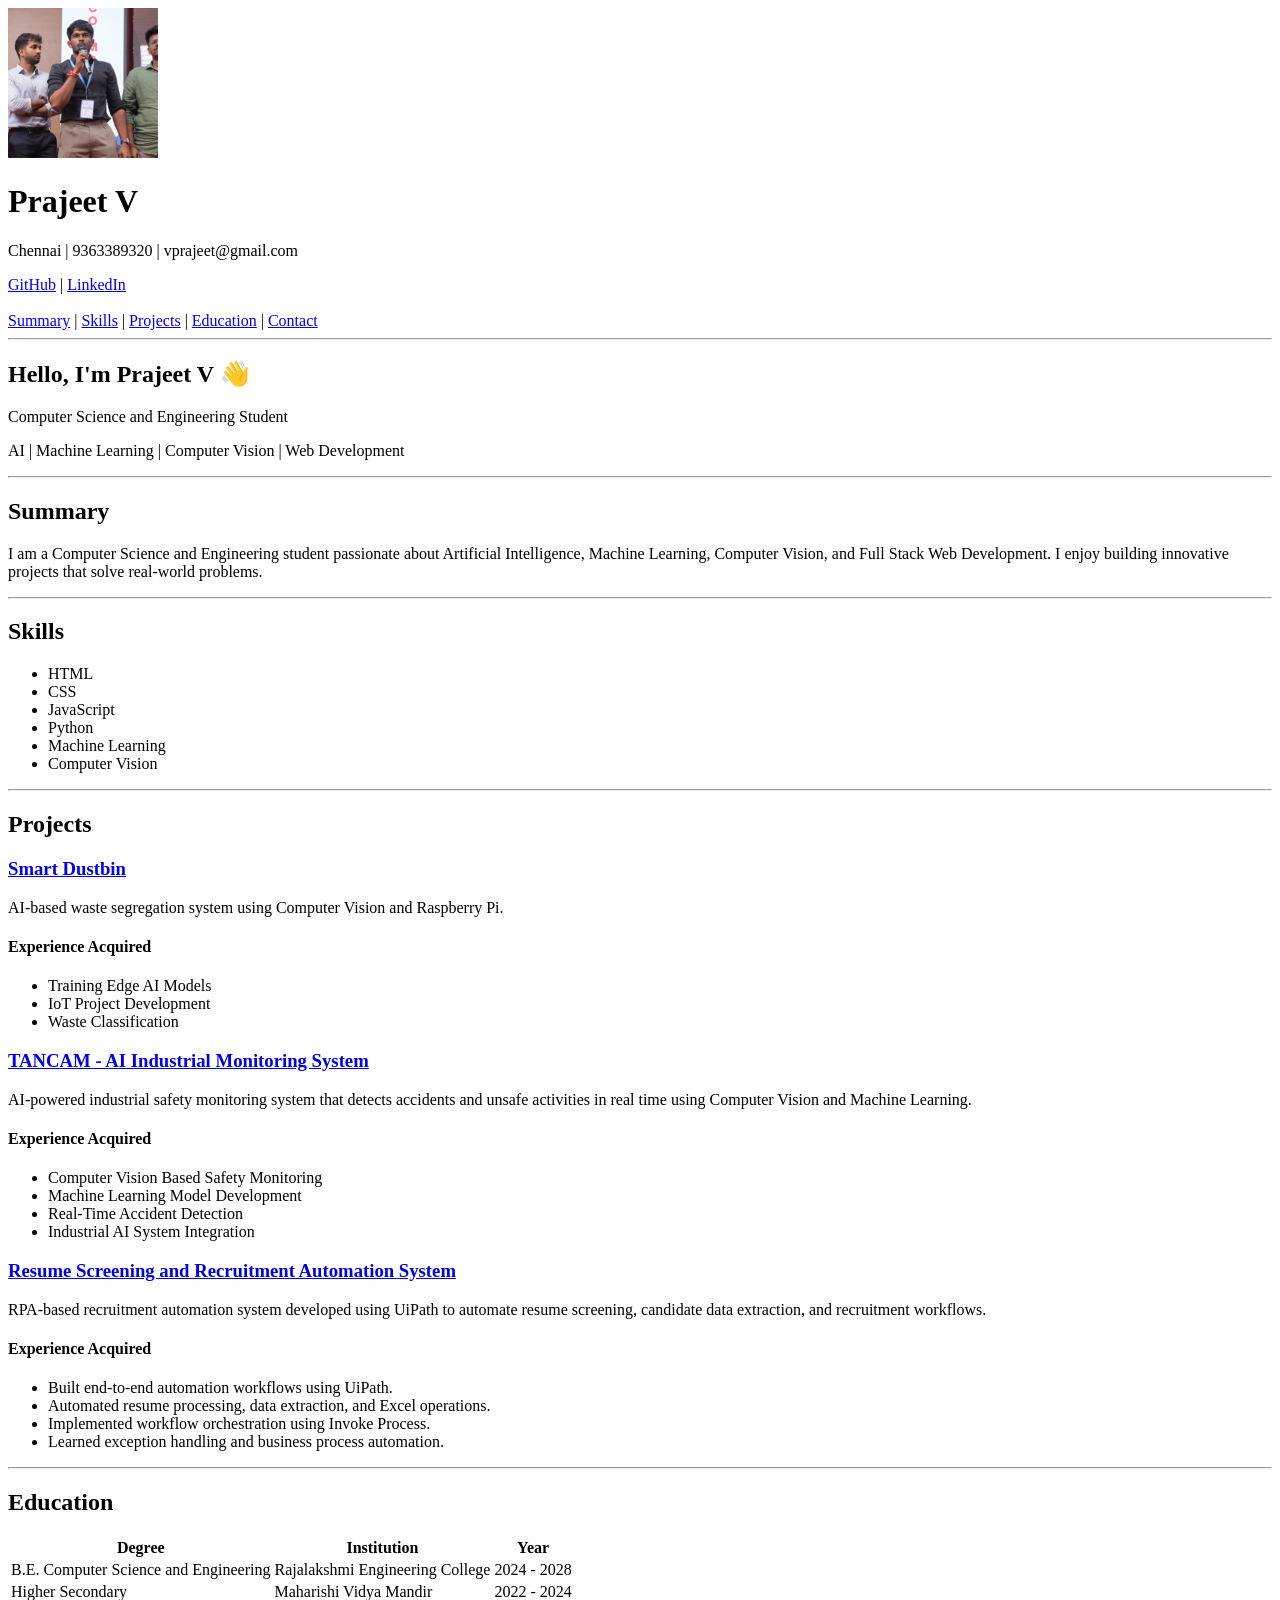
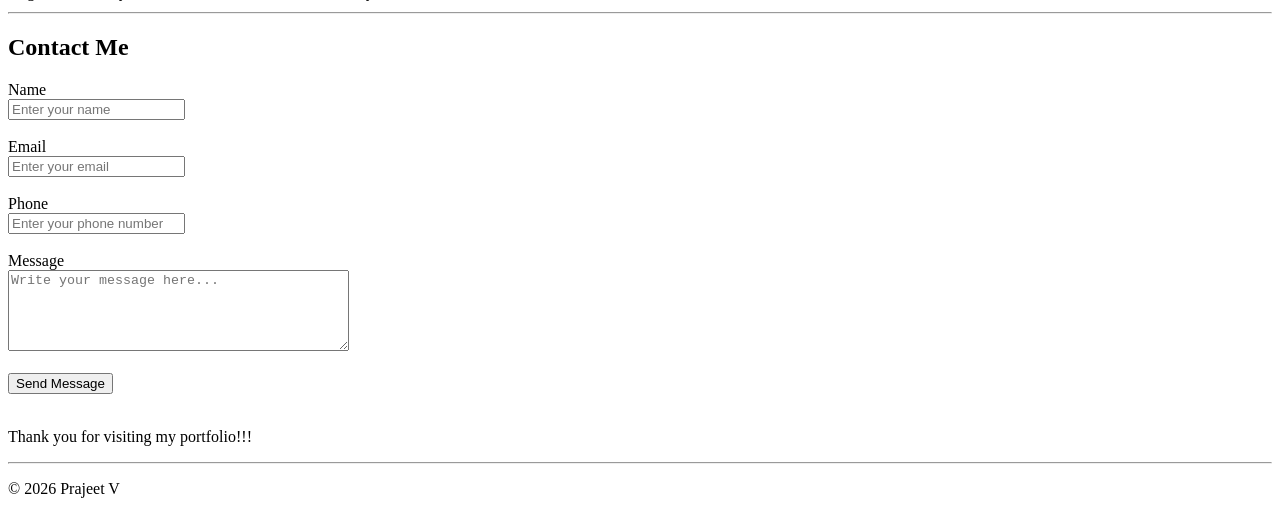
==== commit b1226b09: "Add files via upload" ====
--- a/index.html
+++ b/index.html
@@ -1,131 +1,189 @@
-<!DOCTYPE html>
-<html lang="en">
-<head>
-    <meta charset="UTF-8">
-    <meta name="viewport" content="width=device-width, initial-scale=1.0">
-    <title>Prajeet Portfolio</title>
-    <link rel="stylesheet" href="jeet.css">
-</head>
-<body>
-    <div class="container">
-        <header>
-            <div class="logo">
-                <h2>PRAJEET V</h2>
-            </div>
-            <nav>
-                <ul>
-                    <li><a href="#about">About</a></li>
-                    <li><a href="#skills">Skills</a></li>
-                    <li><a href="#projects">Projects</a></li>
-                    <li><a href="#education">Education</a></li>
-                    <li><a href="#contact">Contact</a></li>
-                </ul>
-            </nav>
-        </header>
-
-        <main>
-            <section id="hero">
-                <div class="hero-content">
-                    <h1>Hello, I'm Prajeet V 👋</h1>
-                    <h3>Computer Science and Engineering Student</h3>
-                    <p>Passionate about Artificial Intelligence, Machine Learning, Computer Vision and Full Stack Web Development.</p>
-                    <div class="hero-buttons">
-                        <a href="prajeet resume .pdf" target="_blank">Resume</a>
-                        <a href="https://github.com/Prajeet2k25" target="_blank">GitHub</a>
-                        <a href="https://www.linkedin.com/in/prajeet-v-b7847231b/" target="_blank">LinkedIn</a>
-                    </div>
-                </div>
-                <div class="hero-image">
-                    <img src="profile.jpg" alt="Prajeet V">
-                </div>
-            </section>
-
-            <section id="about">
-                <h2>About Me</h2>
-                <p>I am a Computer Science and Engineering student at Rajalakshmi Engineering College passionate about Artificial Intelligence, Machine Learning, Computer Vision and Full Stack Web Development. I enjoy building innovative projects that solve real-world problems.</p>
-            </section>
-
-            <section id="skills-education">
-                <div class="skills" id="skills">
-                    <h2>Skills</h2>
-                    <ul>
-                        <li>HTML5(Basic)</li>
-                        <li>CSS3(Basic)</li>
-                        <li>Python</li>
-                        <li>Machine Learning</li>
-                        <li>Computer Vision</li>
-                        <li>Git & GitHub</li>
-                    </ul>
-                </div>
-
-                <div class="education" id="education">
-                    <h2>Education</h2>
-                    <table>
-                        <tr>
-                            <th>Degree</th>
-                            <th>Institution</th>
-                            <th>Year</th>
-                        </tr>
-                        <tr>
-                            <td>B.E Computer Science and Engineering</td>
-                            <td>Rajalakshmi Engineering College</td>
-                            <td>2024 - 2028</td>
-                        </tr>
-                        <tr>
-                            <td>Higher Secondary</td>
-                            <td>Maharishi Vidya Mandir</td>
-                            <td>2022 - 2024</td>
-                        </tr>
-                    </table>
-                </div>
-            </section>
-
-            <section id="projects">
-                <h2>Projects</h2>
-                <div class="project-container">
-                    <article class="project-card">
-                        <h3>Smart Dustbin</h3>
-                        <p>AI-based waste segregation system using Computer Vision and Raspberry Pi.</p>
-                        <a href="https://github.com/Prajeet2k25/AIDB-Project" target="_blank">View Project</a>
-                    </article>
-
-                    <article class="project-card">
-                        <h3>AI Industrial Monitoring System</h3>
-                        <p>AI-powered industrial accident detection using Computer Vision and Machine Learning.</p>
-                        <a href="https://github.com/Prajeet2k25/AI-Industrial-Accident-Detection" target="_blank">View Project</a>
-                    </article>
-
-                    <article class="project-card">
-                        <h3>Resume Screening Automation</h3>
-                        <p>RPA-based recruitment automation using UiPath for resume screening and recruitment workflow.</p>
-                        <a href="2116240701389.pdf" target="_blank">View Documentation</a>
-                    </article>
-                </div>
-            </section>
-
-            <section id="contact">
-                <h2>Contact Me</h2>
-                <form>
-                    <label>Name</label>
-                    <input type="text" placeholder="Enter your name">
-
-                    <label>Email</label>
-                    <input type="email" placeholder="Enter your email">
-
-                    <label>Phone</label>
-                    <input type="tel" placeholder="Enter your phone number">
-
-                    <label>Message</label>
-                    <textarea rows="5" placeholder="Write your message"></textarea>
-
-                    <button type="submit">Send Message</button>
-                </form>
-            </section>
-        </main>
-
-        <footer>
-            <p>© 2026 Prajeet V. All Rights Reserved.</p>
-        </footer>
-    </div>
-</body>
+<!DOCTYPE html>
+<html lang="en">
+<head>
+    <meta charset="UTF-8">
+    <meta name="viewport" content="width=device-width, initial-scale=1.0">
+    <title>Prajeet Portfolio</title>
+</head>
+<body>
+    <header>
+        <img src="profile.jpg" alt="Prajeet V" width="150">
+        <h1>Prajeet V</h1>
+        <p>
+            Chennai |
+            9363389320 |
+            vprajeet@gmail.com
+        </p>
+        <a href="https://github.com/Prajeet2k25" target="_blank">GitHub</a> |
+        <a href="https://www.linkedin.com/in/prajeet-v-b7847231b/" target="_blank">LinkedIn</a>
+        <br><br>
+        <nav>
+            <a href="#summary">Summary</a> |
+            <a href="#skills">Skills</a> |
+            <a href="#projects">Projects</a> |
+            <a href="#education">Education</a> |
+            <a href="#contact">Contact</a>
+        </nav>
+        <hr>
+    </header>
+    <section id="hero">
+        <h2>Hello, I'm Prajeet V 👋</h2>
+        <p>
+            Computer Science and Engineering Student
+        </p>
+        <p>
+            AI | Machine Learning | Computer Vision | Web Development
+        </p>
+    </section>
+    <hr>
+    <main>
+        <section id="summary">
+            <h2>Summary</h2>
+            <p>
+                I am a Computer Science and Engineering student passionate about
+                Artificial Intelligence, Machine Learning, Computer Vision, and
+                Full Stack Web Development. I enjoy building innovative projects
+                that solve real-world problems.
+            </p>
+        </section>
+        <hr>
+        <section id="skills">
+            <h2>Skills</h2>
+            <ul>
+                <li>HTML</li>
+                <li>CSS</li>
+                <li>JavaScript</li>
+                <li>Python</li>
+                <li>Machine Learning</li>
+                <li>Computer Vision</li>
+            </ul>
+        </section>
+        <hr>
+        <section id="projects">
+            <h2>Projects</h2>
+            <article>
+                <a href="https://github.com/Prajeet2k25/AIDB-Project" target="_blank">
+                    <h3>Smart Dustbin</h3>
+                </a>
+                <p>
+                    AI-based waste segregation system using Computer Vision and
+                    Raspberry Pi.
+                </p>
+                <h4>Experience Acquired</h4>
+                <ul>
+                    <li>Training Edge AI Models</li>
+                    <li>IoT Project Development</li>
+                    <li>Waste Classification</li>
+                </ul>
+            </article>
+            <article>
+                <a href="https://github.com/Prajeet2k25/AI-Industrial-Accident-Detection" target="_blank">
+                    <h3>TANCAM - AI Industrial Monitoring System</h3>
+                </a>
+                <p>
+                    AI-powered industrial safety monitoring system that detects
+                    accidents and unsafe activities in real time using Computer
+                    Vision and Machine Learning.
+                </p>
+                <h4>Experience Acquired</h4>
+                <ul>
+                    <li>Computer Vision Based Safety Monitoring</li>
+                    <li>Machine Learning Model Development</li>
+                    <li>Real-Time Accident Detection</li>
+                    <li>Industrial AI System Integration</li>
+                </ul>
+            </article>
+            <article>
+            <a href="2116240701389.pdf" target="_blank"><h3>Resume Screening and Recruitment Automation System</h3></a>
+            <p>
+                RPA-based recruitment automation system developed using UiPath to
+                automate resume screening, candidate data extraction, and recruitment
+                workflows.
+            </p>
+            <h4>Experience Acquired</h4>
+            <ul>
+                <li>Built end-to-end automation workflows using UiPath.</li>
+                <li>Automated resume processing, data extraction, and Excel operations.</li>
+                <li>Implemented workflow orchestration using Invoke Process.</li>
+                <li>Learned exception handling and business process automation.</li>
+                </ul>
+            </article>
+        </section>
+        <hr>
+        <section id="education">
+            <h2>Education</h2>
+            <table>
+                <tr>
+                    <th>Degree</th>
+                    <th>Institution</th>
+                    <th>Year</th>
+                </tr>
+                <tr>
+                    <td>B.E. Computer Science and Engineering</td>
+                    <td>Rajalakshmi Engineering College</td>
+                    <td>2024 - 2028</td>
+                </tr>
+                <tr>
+                    <td>Higher Secondary</td>
+                    <td>Maharishi Vidya Mandir</td>
+                    <td>2022 - 2024</td>
+                </tr>
+            </table>
+        </section>
+        <hr>
+        <section id="contact">
+            <h2>Contact Me</h2>
+            <form>
+                <label for="name">Name</label>
+                <br>
+                <input
+                    type="text"
+                    id="name"
+                    name="name"
+                    placeholder="Enter your name"
+                    required>
+                <br><br>
+                <label for="email">Email</label>
+                <br>
+                <input
+                    type="email"
+                    id="email"
+                    name="email"
+                    placeholder="Enter your email"
+                    required>
+                <br><br>
+                <label for="phone">Phone</label>
+                <br>
+                <input
+                    type="tel"
+                    id="phone"
+                    name="phone"
+                    placeholder="Enter your phone number"
+                    required>
+                <br><br>
+                <label for="message">Message</label>
+                <br>
+                <textarea
+                    id="message"
+                    name="message"
+                    rows="5"
+                    cols="40"
+                    placeholder="Write your message here..."
+                    required></textarea>
+                <br><br>
+                <input type="submit" value="Send Message">
+            </form>
+        </section>
+    </main>
+    <br>
+    <p>
+        Thank you for visiting my portfolio!!!
+    </p>
+    <footer>
+        <hr>
+        <p>
+            &copy; 2026 Prajeet V
+        </p>
+    </footer>
+</body>
 </html>
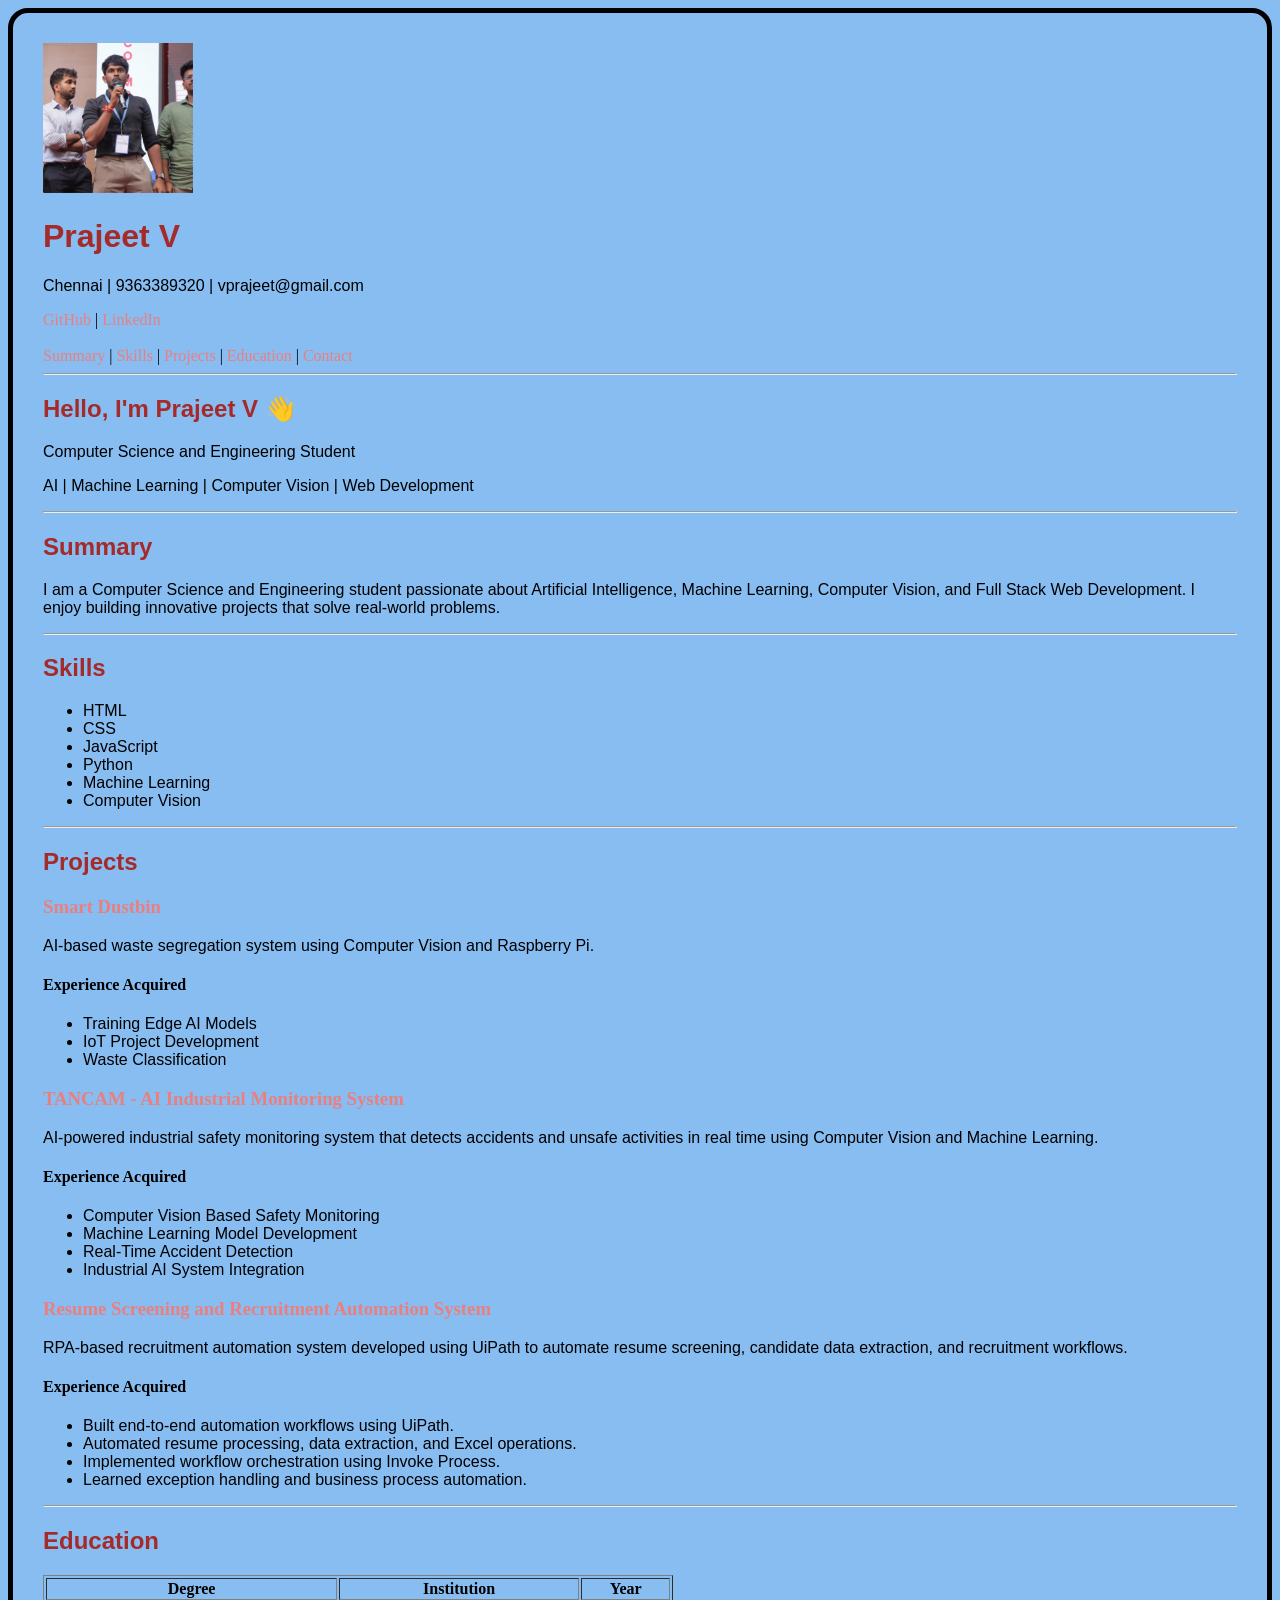
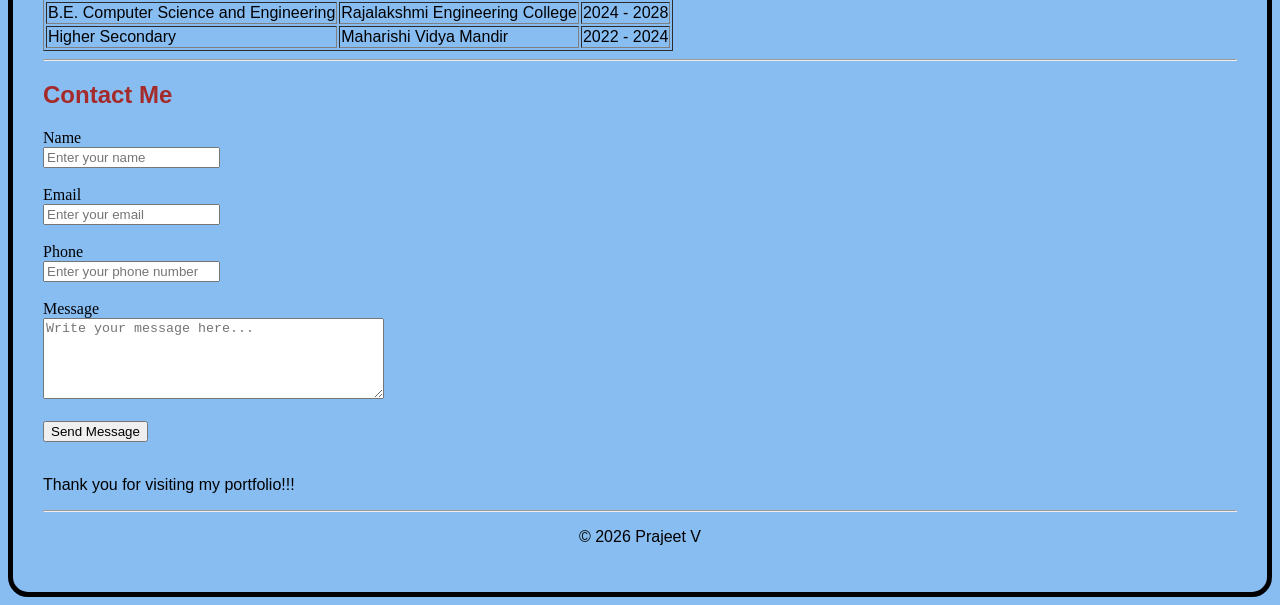
==== commit e9b8da80: "Add files via upload" ====
--- a/index.html
+++ b/index.html
@@ -4,6 +4,7 @@
     <meta charset="UTF-8">
     <meta name="viewport" content="width=device-width, initial-scale=1.0">
     <title>Prajeet Portfolio</title>
+    <link rel="stylesheet" href="jeet.css">
 </head>
 <body>
     <header>
@@ -62,7 +63,7 @@
         <section id="projects">
             <h2>Projects</h2>
             <article>
-                <a href="https://github.com/Prajeet2k25/AIDB-Project" target="_blank">
+                <a href="https://github.com/Prajeet2k25/AIDB-Project" target="_blank" class="nj">
                     <h3>Smart Dustbin</h3>
                 </a>
                 <p>
@@ -77,7 +78,7 @@
                 </ul>
             </article>
             <article>
-                <a href="https://github.com/Prajeet2k25/AI-Industrial-Accident-Detection" target="_blank">
+                <a href="https://github.com/Prajeet2k25/AI-Industrial-Accident-Detection" target="_blank" class="nj">
                     <h3>TANCAM - AI Industrial Monitoring System</h3>
                 </a>
                 <p>
@@ -94,7 +95,7 @@
                 </ul>
             </article>
             <article>
-            <a href="2116240701389.pdf" target="_blank"><h3>Resume Screening and Recruitment Automation System</h3></a>
+            <a href="2116240701389.pdf" target="_blank" class="nj"><h3>Resume Screening and Recruitment Automation System</h3></a>
             <p>
                 RPA-based recruitment automation system developed using UiPath to
                 automate resume screening, candidate data extraction, and recruitment
@@ -112,7 +113,7 @@
         <hr>
         <section id="education">
             <h2>Education</h2>
-            <table>
+            <table border="1" id="l">
                 <tr>
                     <th>Degree</th>
                     <th>Institution</th>
--- a/jeet.css
+++ b/jeet.css
@@ -0,0 +1,42 @@
+h1{
+    font-family: 'Times New Roman', Times, serif;
+    color: brown;
+}
+body{
+    padding: 30px;
+    background-color:#88bdf2;
+    border: 5px solid black;
+    border-radius: 20px;
+}
+h2{
+    font-family:Impact, Haettenschweiler, 'Arial Narrow Bold', sans-serif;
+    color: brown;
+}
+footer{
+    text-align: center;
+}
+p{
+    font-family: Verdana, Geneva, Tahoma, sans-serif;
+}
+a{
+    text-decoration: none;
+    color:rgb(234, 127, 127);
+}
+ul{
+    font-family: Verdana, Geneva, Tahoma, sans-serif;
+}
+td{
+    font-family: Verdana, Geneva, Tahoma, sans-serif;
+}
+h1{
+    font-family: Impact, Haettenschweiler, 'Arial Narrow Bold', sans-serif;
+}
+a:hover{
+    background-color: white;
+}
+.nj h3:hover{
+    background-color: white;
+
+}
+
+
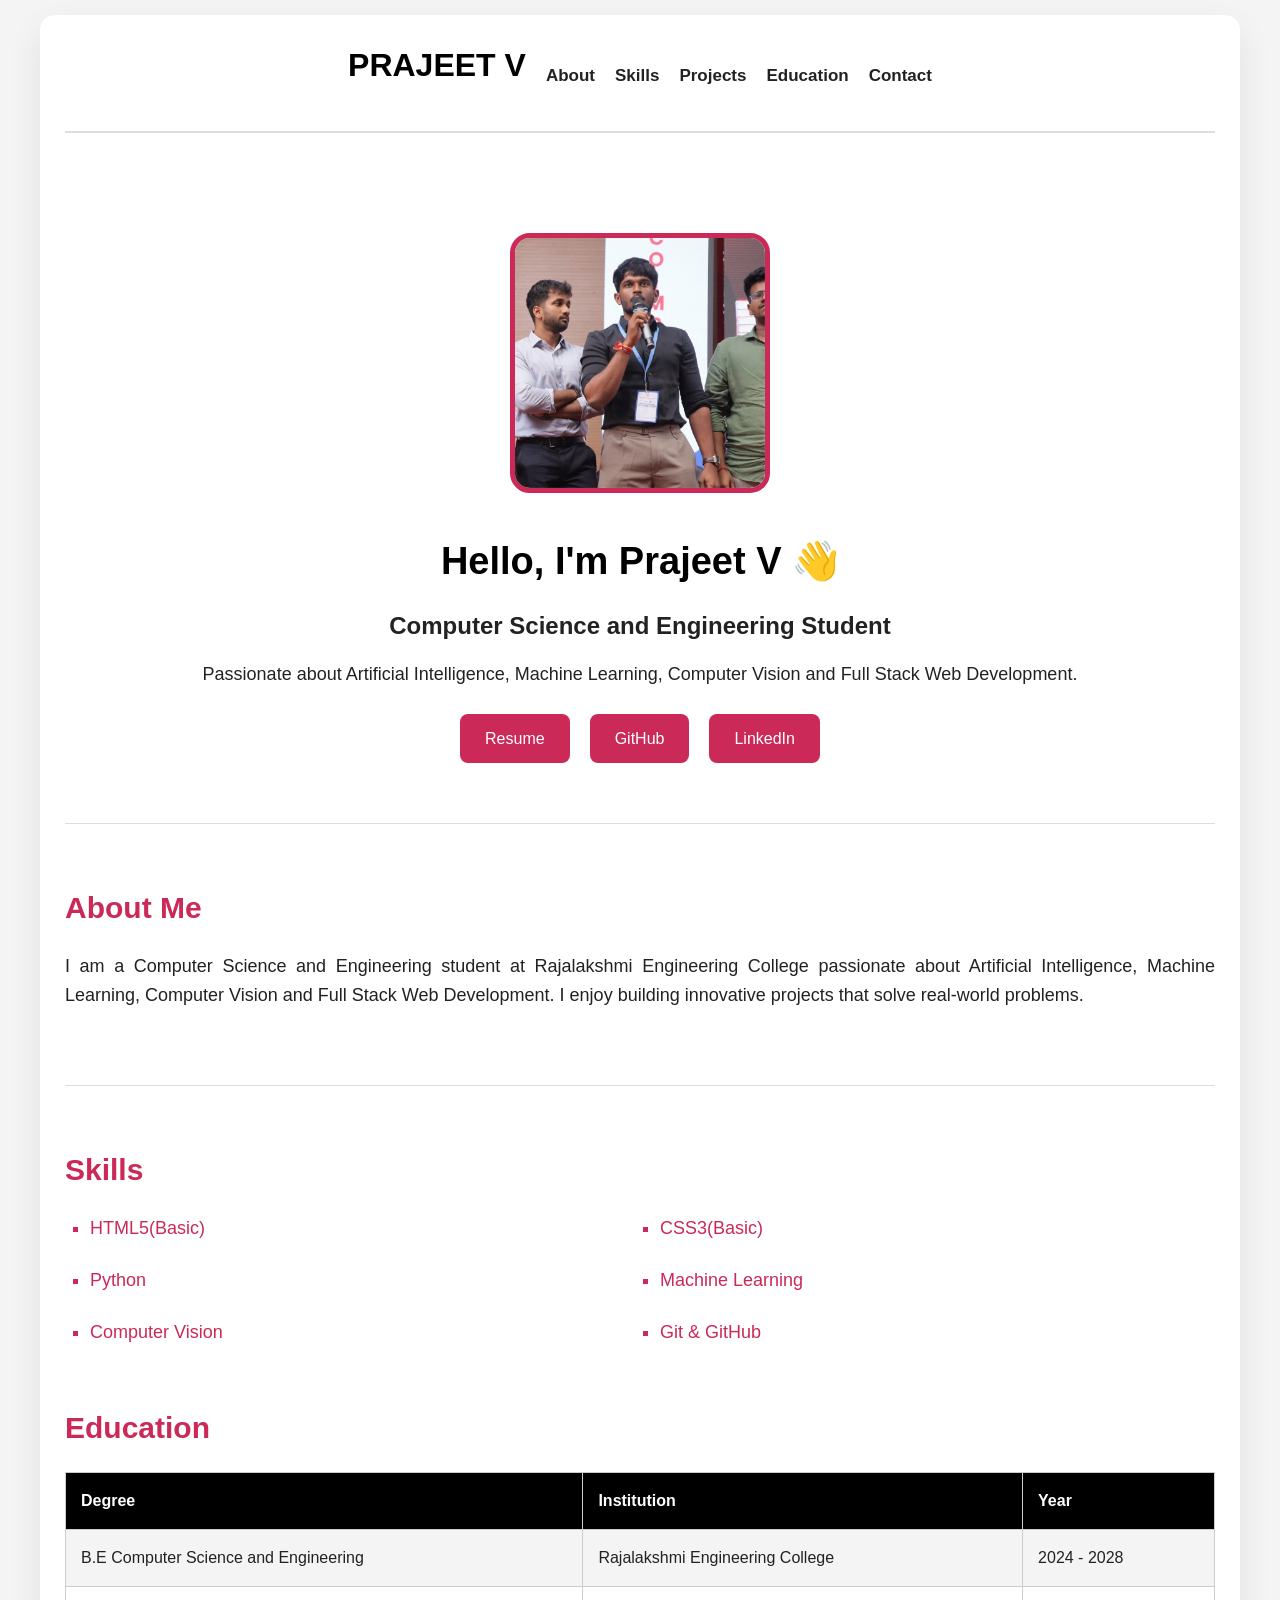
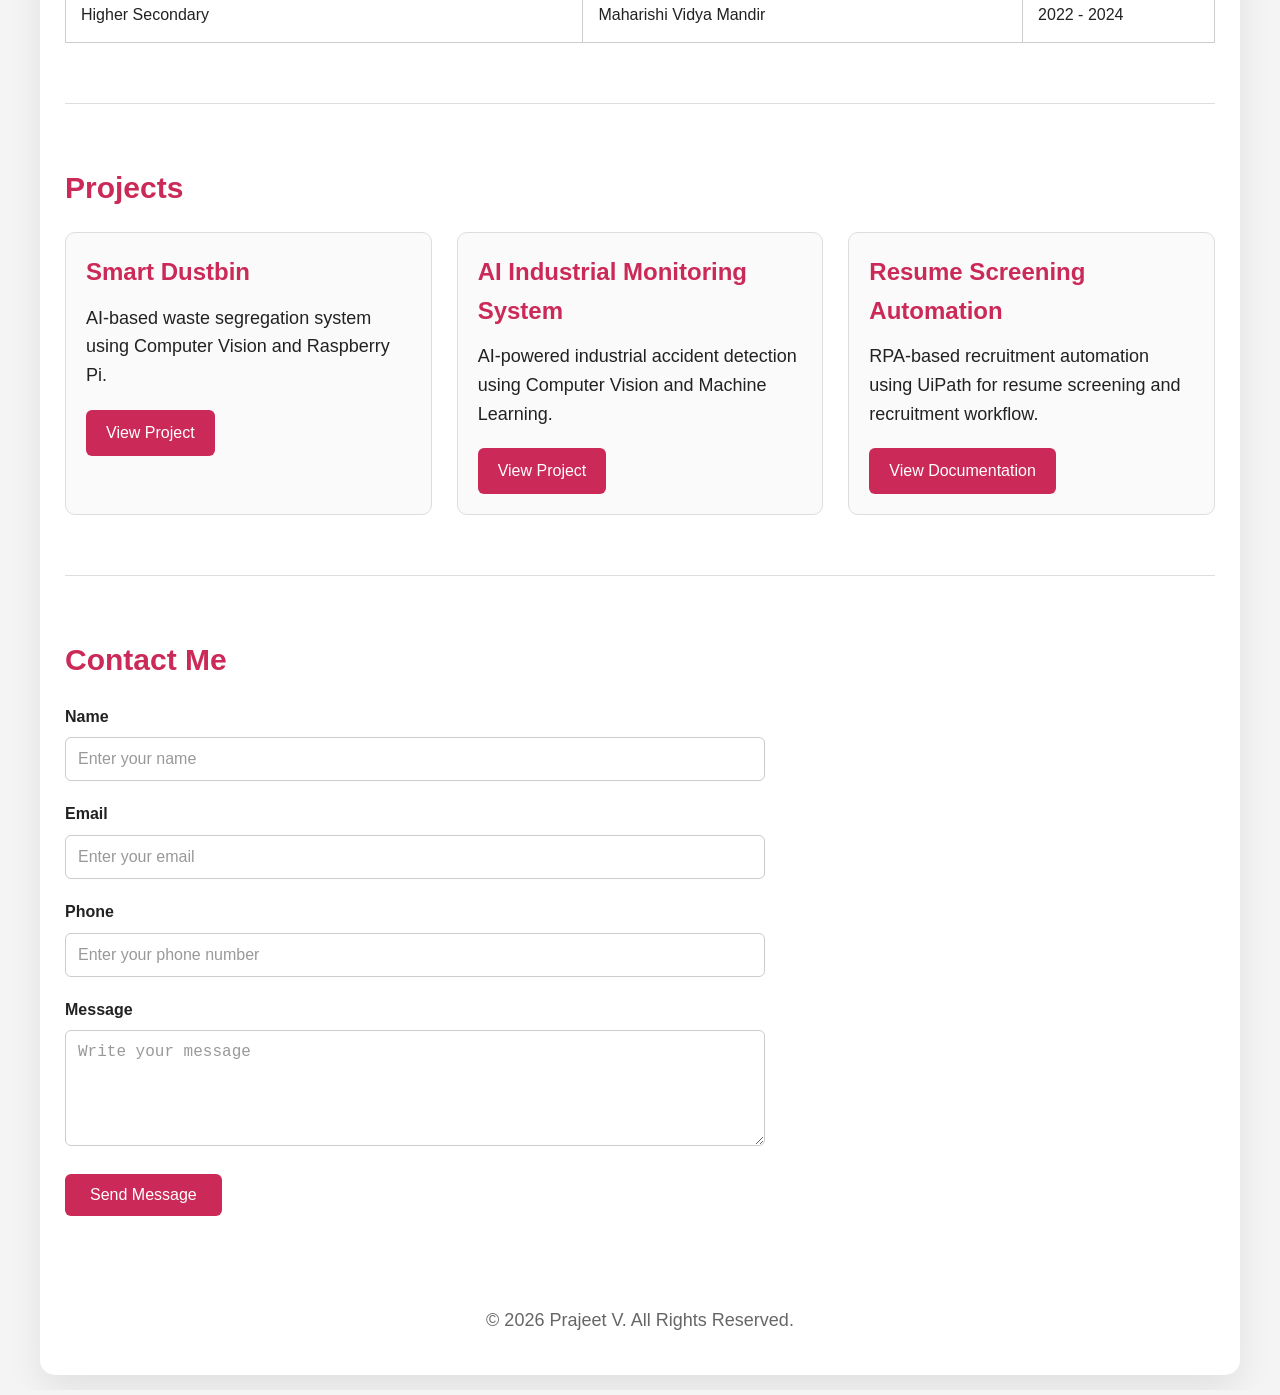
==== commit 9f0458af: "Add portfolio files including HTML, CSS, resume, and project documentation" ====
--- a/index.html
+++ b/index.html
@@ -1,190 +1,131 @@
-<!DOCTYPE html>
-<html lang="en">
-<head>
-    <meta charset="UTF-8">
-    <meta name="viewport" content="width=device-width, initial-scale=1.0">
-    <title>Prajeet Portfolio</title>
-    <link rel="stylesheet" href="jeet.css">
-</head>
-<body>
-    <header>
-        <img src="profile.jpg" alt="Prajeet V" width="150">
-        <h1>Prajeet V</h1>
-        <p>
-            Chennai |
-            9363389320 |
-            vprajeet@gmail.com
-        </p>
-        <a href="https://github.com/Prajeet2k25" target="_blank">GitHub</a> |
-        <a href="https://www.linkedin.com/in/prajeet-v-b7847231b/" target="_blank">LinkedIn</a>
-        <br><br>
-        <nav>
-            <a href="#summary">Summary</a> |
-            <a href="#skills">Skills</a> |
-            <a href="#projects">Projects</a> |
-            <a href="#education">Education</a> |
-            <a href="#contact">Contact</a>
-        </nav>
-        <hr>
-    </header>
-    <section id="hero">
-        <h2>Hello, I'm Prajeet V 👋</h2>
-        <p>
-            Computer Science and Engineering Student
-        </p>
-        <p>
-            AI | Machine Learning | Computer Vision | Web Development
-        </p>
-    </section>
-    <hr>
-    <main>
-        <section id="summary">
-            <h2>Summary</h2>
-            <p>
-                I am a Computer Science and Engineering student passionate about
-                Artificial Intelligence, Machine Learning, Computer Vision, and
-                Full Stack Web Development. I enjoy building innovative projects
-                that solve real-world problems.
-            </p>
-        </section>
-        <hr>
-        <section id="skills">
-            <h2>Skills</h2>
-            <ul>
-                <li>HTML</li>
-                <li>CSS</li>
-                <li>JavaScript</li>
-                <li>Python</li>
-                <li>Machine Learning</li>
-                <li>Computer Vision</li>
-            </ul>
-        </section>
-        <hr>
-        <section id="projects">
-            <h2>Projects</h2>
-            <article>
-                <a href="https://github.com/Prajeet2k25/AIDB-Project" target="_blank" class="nj">
-                    <h3>Smart Dustbin</h3>
-                </a>
-                <p>
-                    AI-based waste segregation system using Computer Vision and
-                    Raspberry Pi.
-                </p>
-                <h4>Experience Acquired</h4>
-                <ul>
-                    <li>Training Edge AI Models</li>
-                    <li>IoT Project Development</li>
-                    <li>Waste Classification</li>
-                </ul>
-            </article>
-            <article>
-                <a href="https://github.com/Prajeet2k25/AI-Industrial-Accident-Detection" target="_blank" class="nj">
-                    <h3>TANCAM - AI Industrial Monitoring System</h3>
-                </a>
-                <p>
-                    AI-powered industrial safety monitoring system that detects
-                    accidents and unsafe activities in real time using Computer
-                    Vision and Machine Learning.
-                </p>
-                <h4>Experience Acquired</h4>
-                <ul>
-                    <li>Computer Vision Based Safety Monitoring</li>
-                    <li>Machine Learning Model Development</li>
-                    <li>Real-Time Accident Detection</li>
-                    <li>Industrial AI System Integration</li>
-                </ul>
-            </article>
-            <article>
-            <a href="2116240701389.pdf" target="_blank" class="nj"><h3>Resume Screening and Recruitment Automation System</h3></a>
-            <p>
-                RPA-based recruitment automation system developed using UiPath to
-                automate resume screening, candidate data extraction, and recruitment
-                workflows.
-            </p>
-            <h4>Experience Acquired</h4>
-            <ul>
-                <li>Built end-to-end automation workflows using UiPath.</li>
-                <li>Automated resume processing, data extraction, and Excel operations.</li>
-                <li>Implemented workflow orchestration using Invoke Process.</li>
-                <li>Learned exception handling and business process automation.</li>
-                </ul>
-            </article>
-        </section>
-        <hr>
-        <section id="education">
-            <h2>Education</h2>
-            <table border="1" id="l">
-                <tr>
-                    <th>Degree</th>
-                    <th>Institution</th>
-                    <th>Year</th>
-                </tr>
-                <tr>
-                    <td>B.E. Computer Science and Engineering</td>
-                    <td>Rajalakshmi Engineering College</td>
-                    <td>2024 - 2028</td>
-                </tr>
-                <tr>
-                    <td>Higher Secondary</td>
-                    <td>Maharishi Vidya Mandir</td>
-                    <td>2022 - 2024</td>
-                </tr>
-            </table>
-        </section>
-        <hr>
-        <section id="contact">
-            <h2>Contact Me</h2>
-            <form>
-                <label for="name">Name</label>
-                <br>
-                <input
-                    type="text"
-                    id="name"
-                    name="name"
-                    placeholder="Enter your name"
-                    required>
-                <br><br>
-                <label for="email">Email</label>
-                <br>
-                <input
-                    type="email"
-                    id="email"
-                    name="email"
-                    placeholder="Enter your email"
-                    required>
-                <br><br>
-                <label for="phone">Phone</label>
-                <br>
-                <input
-                    type="tel"
-                    id="phone"
-                    name="phone"
-                    placeholder="Enter your phone number"
-                    required>
-                <br><br>
-                <label for="message">Message</label>
-                <br>
-                <textarea
-                    id="message"
-                    name="message"
-                    rows="5"
-                    cols="40"
-                    placeholder="Write your message here..."
-                    required></textarea>
-                <br><br>
-                <input type="submit" value="Send Message">
-            </form>
-        </section>
-    </main>
-    <br>
-    <p>
-        Thank you for visiting my portfolio!!!
-    </p>
-    <footer>
-        <hr>
-        <p>
-            &copy; 2026 Prajeet V
-        </p>
-    </footer>
-</body>
+<!DOCTYPE html>
+<html lang="en">
+<head>
+    <meta charset="UTF-8">
+    <meta name="viewport" content="width=device-width, initial-scale=1.0">
+    <title>Prajeet Portfolio</title>
+    <link rel="stylesheet" href="jeet.css">
+</head>
+<body>
+    <div class="container">
+        <header>
+            <div class="logo">
+                <h2>PRAJEET V</h2>
+            </div>
+            <nav>
+                <ul>
+                    <li><a href="#about">About</a></li>
+                    <li><a href="#skills">Skills</a></li>
+                    <li><a href="#projects">Projects</a></li>
+                    <li><a href="#education">Education</a></li>
+                    <li><a href="#contact">Contact</a></li>
+                </ul>
+            </nav>
+        </header>
+
+        <main>
+            <section id="hero">
+                <div class="hero-content">
+                    <h1>Hello, I'm Prajeet V 👋</h1>
+                    <h3>Computer Science and Engineering Student</h3>
+                    <p>Passionate about Artificial Intelligence, Machine Learning, Computer Vision and Full Stack Web Development.</p>
+                    <div class="hero-buttons">
+                        <a href="prajeet resume .pdf" target="_blank">Resume</a>
+                        <a href="https://github.com/Prajeet2k25" target="_blank">GitHub</a>
+                        <a href="https://www.linkedin.com/in/prajeet-v-b7847231b/" target="_blank">LinkedIn</a>
+                    </div>
+                </div>
+                <div class="hero-image">
+                    <img src="profile.jpg" alt="Prajeet V">
+                </div>
+            </section>
+
+            <section id="about">
+                <h2>About Me</h2>
+                <p>I am a Computer Science and Engineering student at Rajalakshmi Engineering College passionate about Artificial Intelligence, Machine Learning, Computer Vision and Full Stack Web Development. I enjoy building innovative projects that solve real-world problems.</p>
+            </section>
+
+            <section id="skills-education">
+                <div class="skills" id="skills">
+                    <h2>Skills</h2>
+                    <ul>
+                        <li>HTML5(Basic)</li>
+                        <li>CSS3(Basic)</li>
+                        <li>Python</li>
+                        <li>Machine Learning</li>
+                        <li>Computer Vision</li>
+                        <li>Git & GitHub</li>
+                    </ul>
+                </div>
+
+                <div class="education" id="education">
+                    <h2>Education</h2>
+                    <table>
+                        <tr>
+                            <th>Degree</th>
+                            <th>Institution</th>
+                            <th>Year</th>
+                        </tr>
+                        <tr>
+                            <td>B.E Computer Science and Engineering</td>
+                            <td>Rajalakshmi Engineering College</td>
+                            <td>2024 - 2028</td>
+                        </tr>
+                        <tr>
+                            <td>Higher Secondary</td>
+                            <td>Maharishi Vidya Mandir</td>
+                            <td>2022 - 2024</td>
+                        </tr>
+                    </table>
+                </div>
+            </section>
+
+            <section id="projects">
+                <h2>Projects</h2>
+                <div class="project-container">
+                    <article class="project-card">
+                        <h3>Smart Dustbin</h3>
+                        <p>AI-based waste segregation system using Computer Vision and Raspberry Pi.</p>
+                        <a href="https://github.com/Prajeet2k25/AIDB-Project" target="_blank">View Project</a>
+                    </article>
+
+                    <article class="project-card">
+                        <h3>AI Industrial Monitoring System</h3>
+                        <p>AI-powered industrial accident detection using Computer Vision and Machine Learning.</p>
+                        <a href="https://github.com/Prajeet2k25/AI-Industrial-Accident-Detection" target="_blank">View Project</a>
+                    </article>
+
+                    <article class="project-card">
+                        <h3>Resume Screening Automation</h3>
+                        <p>RPA-based recruitment automation using UiPath for resume screening and recruitment workflow.</p>
+                        <a href="2116240701389.pdf" target="_blank">View Documentation</a>
+                    </article>
+                </div>
+            </section>
+
+            <section id="contact">
+                <h2>Contact Me</h2>
+                <form>
+                    <label>Name</label>
+                    <input type="text" placeholder="Enter your name">
+
+                    <label>Email</label>
+                    <input type="email" placeholder="Enter your email">
+
+                    <label>Phone</label>
+                    <input type="tel" placeholder="Enter your phone number">
+
+                    <label>Message</label>
+                    <textarea rows="5" placeholder="Write your message"></textarea>
+
+                    <button type="submit">Send Message</button>
+                </form>
+            </section>
+        </main>
+
+        <footer>
+            <p>© 2026 Prajeet V. All Rights Reserved.</p>
+        </footer>
+    </div>
+</body>
 </html>
--- a/jeet.css
+++ b/jeet.css
@@ -1,42 +1,447 @@
+*{
+    margin:0;
+    padding:0;
+    box-sizing:border-box;
+}
+
+html{
+    scroll-behavior:smooth;
+}
+
+body{
+    font-family:'Segoe UI',Tahoma,Geneva,Verdana,sans-serif;
+    background:#f4f4f4;
+    color:#222;
+    line-height:1.6;
+    padding:25px;
+}
+
+.container{
+    width:90%;
+    max-width:1200px;
+    margin:auto;
+    background:#ffffff;
+    border-radius:15px;
+    padding:40px;
+    box-shadow:0 15px 35px rgba(0,0,0,0.08);
+}
+
+header{
+    display:flex;
+    justify-content:space-between;
+    align-items:center;
+    border-bottom:2px solid #dddddd;
+    padding-bottom:20px;
+    margin-bottom:40px;
+    flex-wrap:wrap;
+    background:#ffffff;
+}
+
+.logo h2{
+    color:#000000;
+    font-size:32px;
+}
+
+nav ul{
+    display:flex;
+    list-style:none;
+    gap:30px;
+    flex-wrap:wrap;
+}
+
+nav a{
+    text-decoration:none;
+    color:#222;
+    font-size:17px;
+    font-weight:600;
+    transition:0.3s;
+}
+
+nav a:hover{
+    color:#CB2957;
+    font-size:18px;
+}
+
+section{
+    padding:60px 0;
+    border-bottom:1px solid #dddddd;
+}
+
+section:last-child{
+    border-bottom:none;
+}
+
 h1{
-    font-family: 'Times New Roman', Times, serif;
-    color: brown;
-}
-body{
-    padding: 30px;
-    background-color:#88bdf2;
-    border: 5px solid black;
-    border-radius: 20px;
-}
+    font-size:clamp(32px,5vw,48px);
+    color:#000000;
+    margin-bottom:15px;
+}
+
 h2{
-    font-family:Impact, Haettenschweiler, 'Arial Narrow Bold', sans-serif;
-    color: brown;
-}
+    font-size:clamp(26px,4vw,34px);
+    color:#CB2957;
+    margin-bottom:20px;
+}
+
+h3{
+    font-size:24px;
+    margin-bottom:15px;
+}
+
+p{
+    font-size:18px;
+    margin-bottom:15px;
+}
+
+#hero{
+    display:flex;
+    justify-content:space-between;
+    align-items:center;
+    flex-wrap:wrap;
+    gap:60px;
+}
+
+.hero-content{
+    flex:1;
+}
+
+.hero-image{
+    position:relative;
+}
+
+.hero-image img{
+    width:100%;
+    max-width:320px;
+    height:auto;
+    object-fit:cover;
+    border-radius:20px;
+    border:5px solid #CB2957;
+    transition:0.4s;
+}
+
+.hero-image img:hover{
+    transform:scale(1.03);
+}
+
+.hero-buttons{
+    display:flex;
+    gap:20px;
+    margin-top:25px;
+    flex-wrap:wrap;
+}
+
+.hero-buttons a{
+    text-decoration:none;
+    background:#CB2957;
+    color:white;
+    padding:12px 25px;
+    border-radius:8px;
+    transition:0.3s;
+}
+
+.hero-buttons a:hover{
+    background:#B11F4A;
+    transform:translateY(-3px);
+}
+
+#about p{
+    text-align:justify;
+}
+
+#skills-education{
+    display:flex;
+    gap:50px;
+    flex-wrap:wrap;
+}
+
+.skills{
+    flex:1;
+}
+
+.education{
+    flex:1;
+}
+
+.skills ul{
+    display:grid;
+    grid-template-columns:repeat(2,1fr);
+    gap:15px;
+    list-style:square;
+    padding-left:25px;
+    color:#CB2957;
+}
+
+.skills li{
+    font-size:18px;
+    margin-bottom:8px;
+}
+
+table{
+    width:100%;
+    border-collapse:collapse;
+    margin-top:20px;
+}
+
+th{
+    background:#000000;
+    color:white;
+}
+
+th{
+    border:1px solid #cccccc;
+    padding:15px;
+    text-align:left;
+}
+
+td{
+    border:1px solid #cccccc;
+    padding:15px;
+    text-align:left;
+}
+
+tr:nth-child(even){
+    background:#f4f4f4;
+}
+
+.project-container{
+    display:grid;
+    grid-template-columns:repeat(auto-fit,minmax(280px,1fr));
+    gap:25px;
+}
+
+.project-card{
+    background:#fafafa;
+    border:1px solid #dddddd;
+    border-radius:10px;
+    padding:20px;
+    transition:0.3s;
+    overflow:hidden;
+}
+
+.project-card:hover{
+    transform:translateY(-8px);
+    box-shadow:0 10px 25px rgba(0,0,0,0.15);
+}
+
+.project-card h3{
+    color:#CB2957;
+    margin-bottom:12px;
+}
+
+.project-card p{
+    margin-bottom:20px;
+}
+
+.project-card a{
+    display:inline-block;
+    text-decoration:none;
+    background:#CB2957;
+    color:white;
+    padding:10px 20px;
+    border-radius:6px;
+    transition:0.3s;
+}
+
+.project-card a:hover{
+    background:#B11F4A;
+    transform:scale(1.05);
+}
+
+form{
+    max-width:700px;
+    margin-top:20px;
+}
+
+label{
+    display:block;
+    font-weight:600;
+    margin-bottom:8px;
+}
+
+input{
+    width:100%;
+    padding:12px;
+    margin-bottom:20px;
+    border:1px solid #cccccc;
+    border-radius:6px;
+    font-size:16px;
+    transition:0.3s;
+}
+
+input:focus{
+    outline:none;
+    border-color:#CB2957;
+    box-shadow:0 0 8px rgba(203,41,87,0.3);
+}
+
+textarea{
+    width:100%;
+    padding:12px;
+    margin-bottom:20px;
+    border:1px solid #cccccc;
+    border-radius:6px;
+    font-size:16px;
+    resize:vertical;
+    transition:0.3s;
+}
+
+textarea:focus{
+    outline:none;
+    border-color:#CB2957;
+    box-shadow:0 0 8px rgba(203,41,87,0.3);
+}
+
+button{
+    background:#CB2957;
+    color:white;
+    border:none;
+    padding:12px 25px;
+    border-radius:6px;
+    cursor:pointer;
+    font-size:16px;
+    transition:0.3s;
+}
+
+button:hover{
+    background:#B11F4A;
+    transform:translateY(-3px);
+}
+
 footer{
-    text-align: center;
-}
-p{
-    font-family: Verdana, Geneva, Tahoma, sans-serif;
-}
-a{
-    text-decoration: none;
-    color:rgb(234, 127, 127);
-}
-ul{
-    font-family: Verdana, Geneva, Tahoma, sans-serif;
-}
-td{
-    font-family: Verdana, Geneva, Tahoma, sans-serif;
-}
-h1{
-    font-family: Impact, Haettenschweiler, 'Arial Narrow Bold', sans-serif;
-}
-a:hover{
-    background-color: white;
-}
-.nj h3:hover{
-    background-color: white;
-
-}
-
-
+    text-align:center;
+    padding-top:30px;
+    color:#666666;
+    font-size:16px;
+}
+
+::selection{
+    background:#CB2957;
+    color:white;
+}
+
+textarea::placeholder{
+    color:#999999;
+}
+
+input::placeholder{
+    color:#999999;
+}
+
+@media(max-width:1280px){
+
+    body{
+        padding:15px;
+    }
+
+    .container{
+        width:100%;
+        padding:25px;
+    }
+
+    header{
+        justify-content:center;
+        gap:20px;
+    }
+
+    nav ul{
+        justify-content:center;
+        gap:20px;
+    }
+
+    #hero{
+        flex-direction:column-reverse;
+        justify-content:center;
+        text-align:center;
+        gap:30px;
+    }
+
+    .hero-buttons{
+        justify-content:center;
+    }
+
+    #skills-education{
+        flex-direction:column;
+    }
+
+    .hero-image img{
+        max-width:260px;
+    }
+
+    h1{
+        font-size:38px;
+    }
+
+    h2{
+        font-size:30px;
+    }
+
+}
+
+@media(max-width:768px){
+
+    nav ul{
+        gap:15px;
+    }
+
+    .skills ul{
+        grid-template-columns:repeat(1,1fr);
+    }
+
+    .project-container{
+        grid-template-columns:repeat(1,1fr);
+    }
+
+}
+
+@media(max-width:375px){
+
+    body{
+        padding:10px;
+    }
+
+    .container{
+        padding:18px;
+    }
+
+    header{
+        flex-direction:column;
+    }
+
+    nav ul{
+        flex-direction:row;
+        align-items:center;
+        gap:15px;
+    }
+
+    .hero-buttons{
+        flex-direction:row;
+        align-items:center;
+    }
+
+    .hero-buttons a{
+        width:100%;
+        text-align:center;
+    }
+
+    .hero-image img{
+        max-width:220px;
+    }
+
+    table{
+        display:block;
+        overflow-x:auto;
+    }
+
+    input{
+        font-size:15px;
+    }
+
+    textarea{
+        font-size:15px;
+    }
+
+    button{
+        width:100%;
+    }
+
+}
